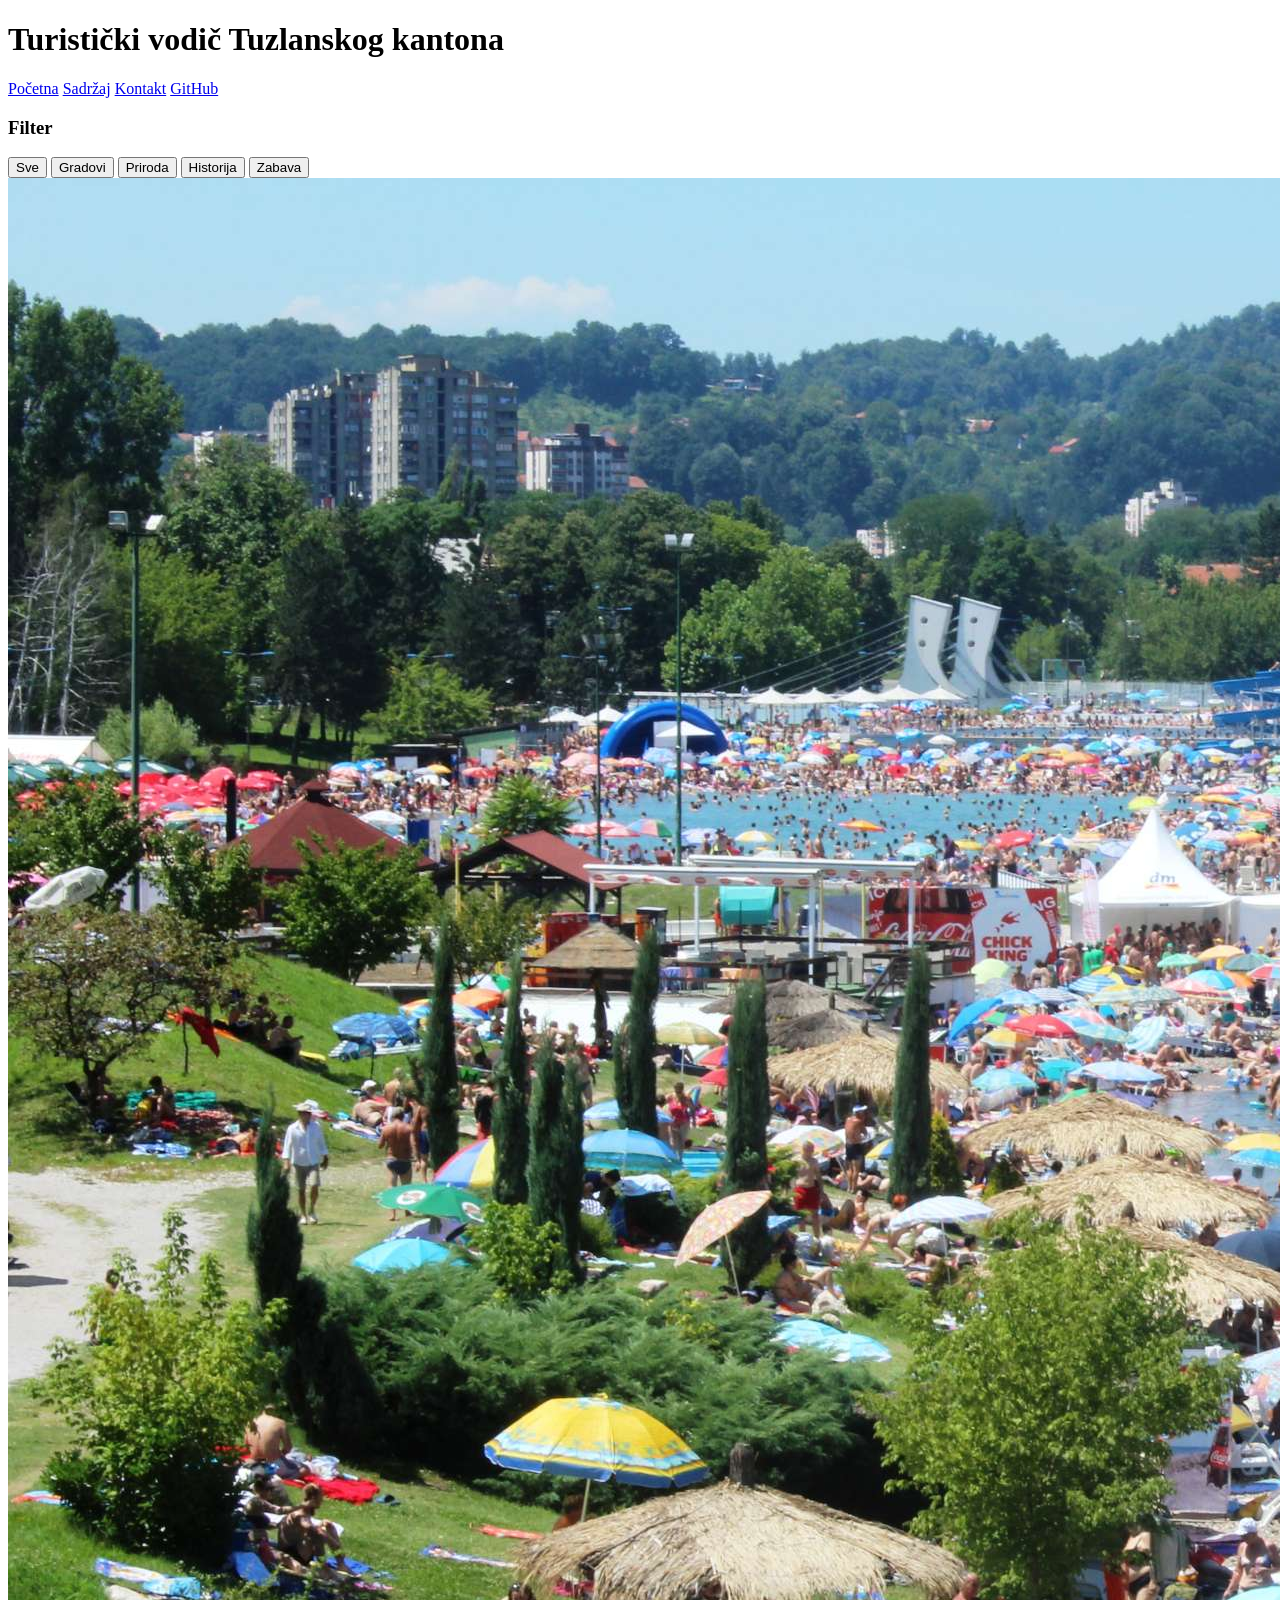
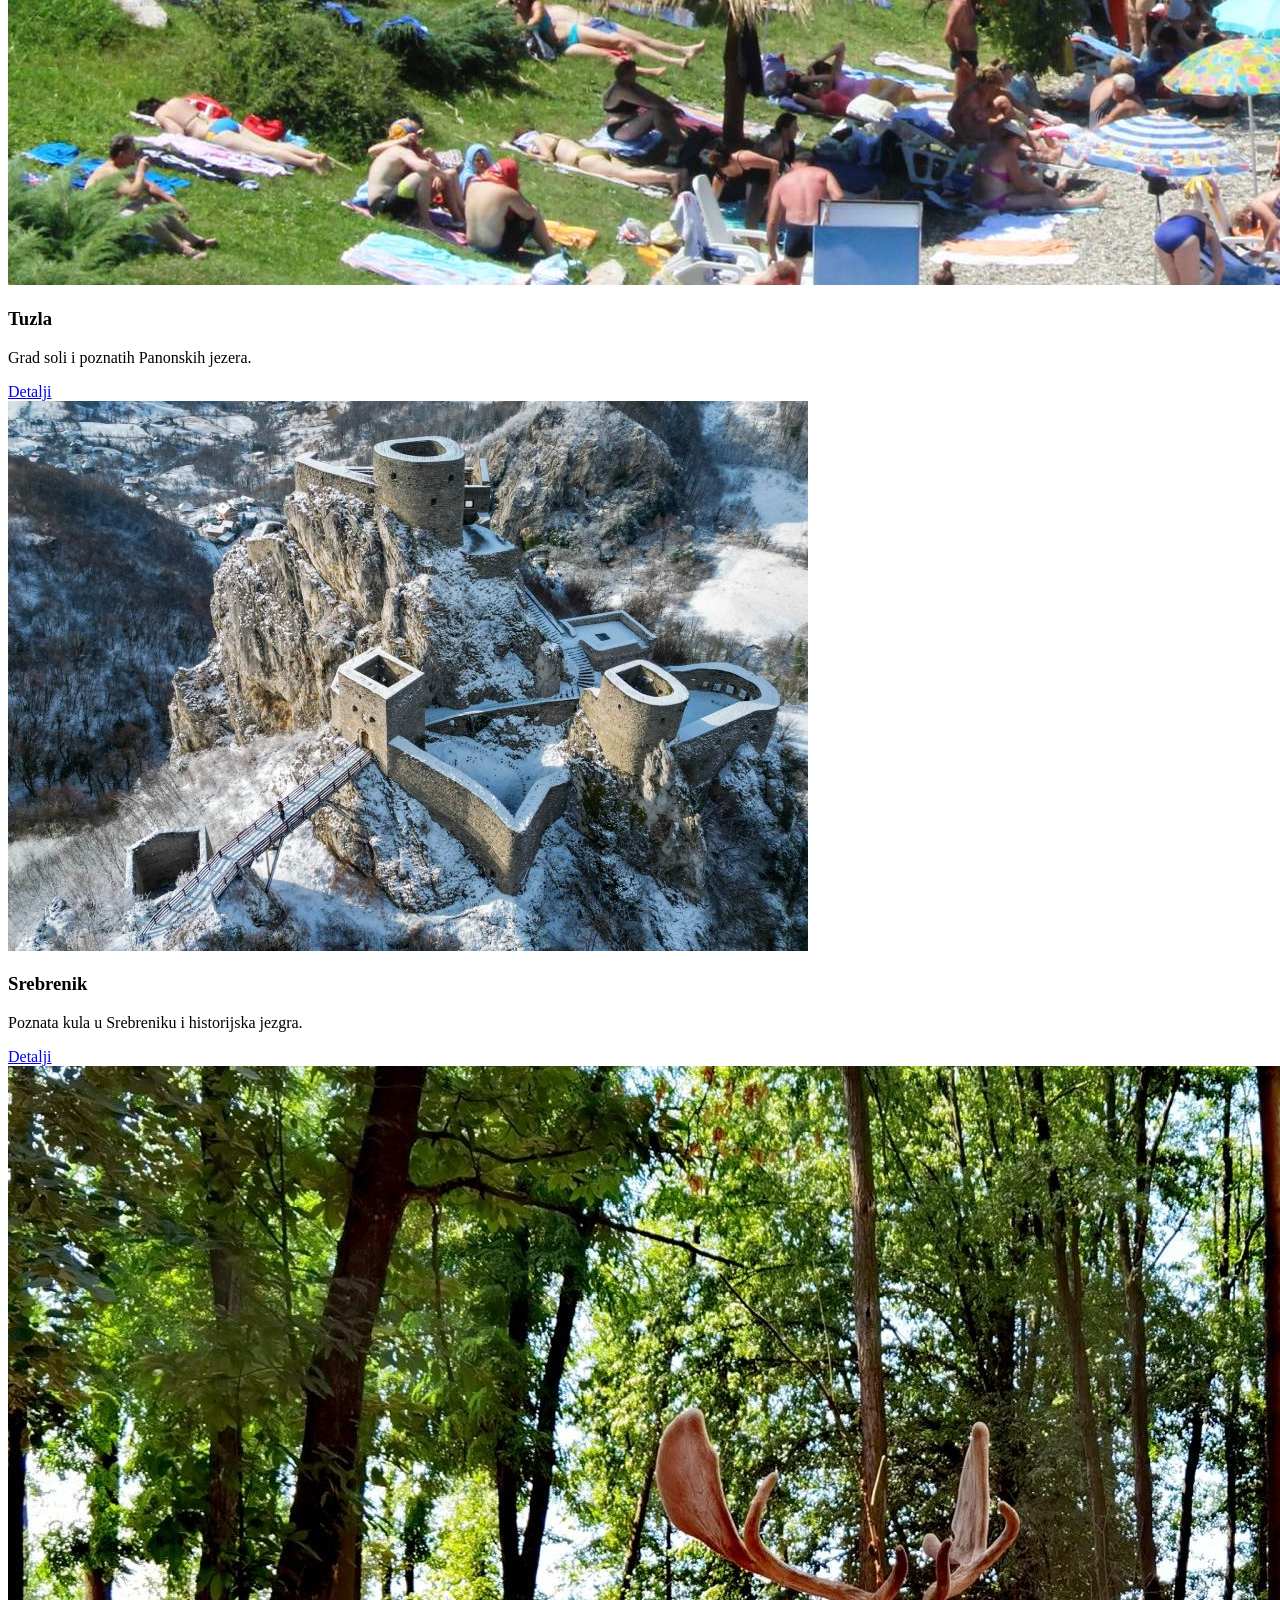
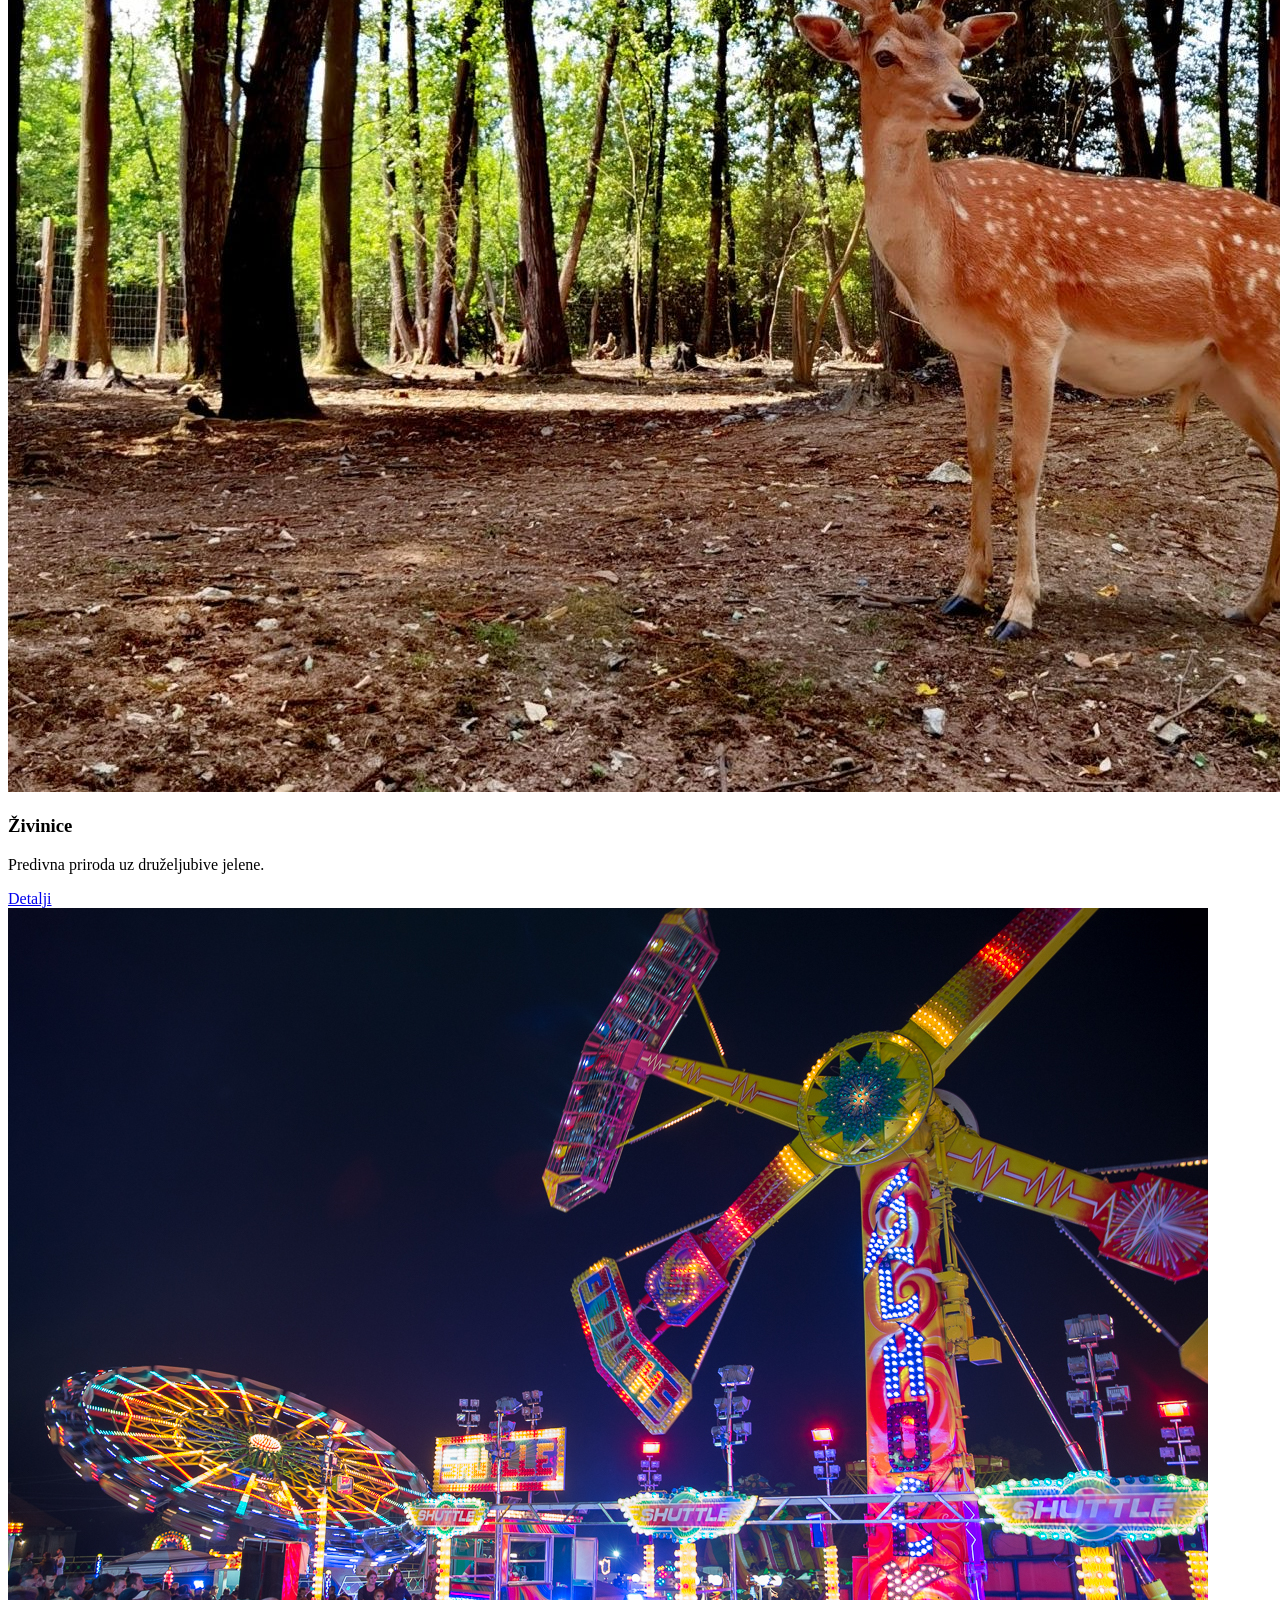
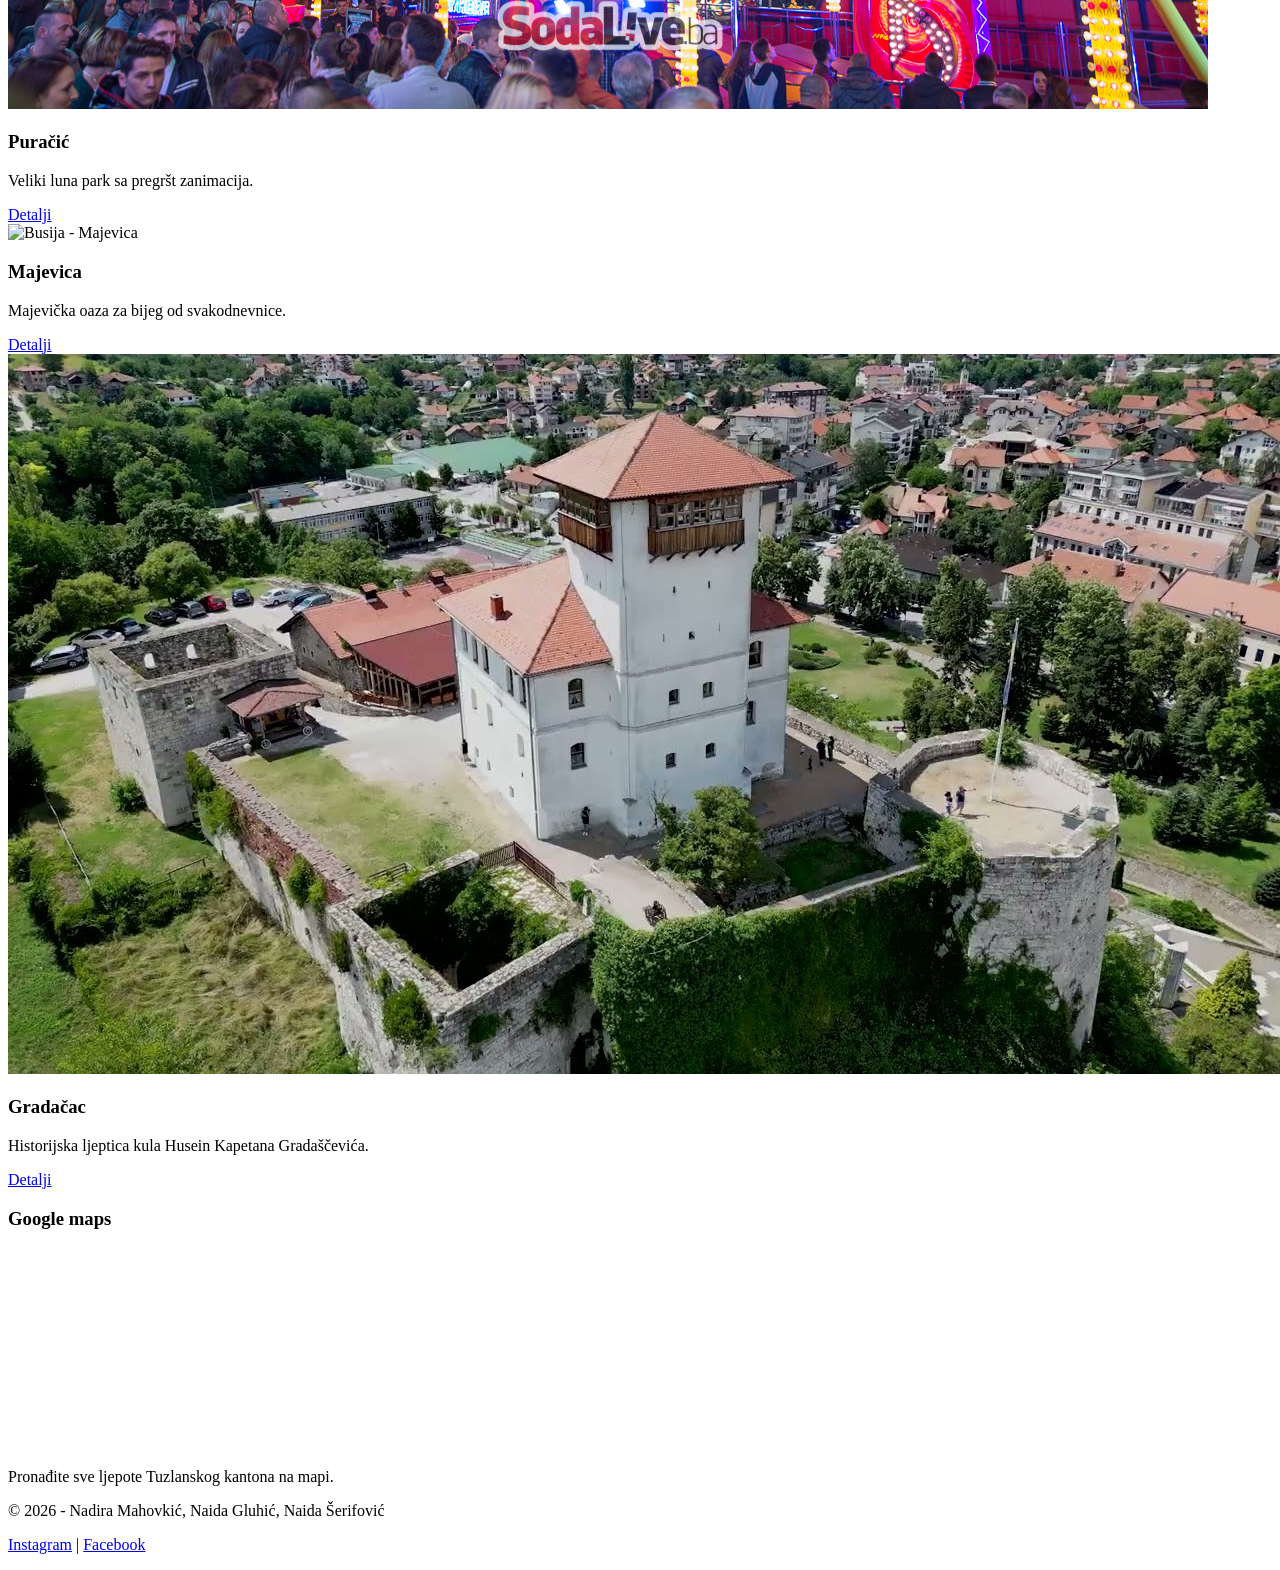
==== index.html @ db83c9fb "Kreirana struktura projekta i dodan index.html" ====
<!DOCTYPE html>
<html lang="bs">
    <head>
        <title>Turistički vodič Tuzlanskog kantona</title>
        <link rel="stylesheet" href="css/tptpstil.css">
        <meta charset="UTF-8">
        <meta name="viewport" content="width=device-width, initial-scale=1.0">
    </head>

    <body>
        <header>
            <h1>Turistički vodič Tuzlanskog kantona</h1> 
            <nav> 
                <a href="index.html">Početna</a> 
                <a href="sadrzaj.html">Sadržaj</a> 
                <a href="kontakt.html">Kontakt</a> 
                <a href="https://github.com/nadirica/Grupa51-TPTP-2026" target="_blank">GitHub</a> </nav>
        </header>

        <div class="container">

            <nav class="sidebar"> 
                <h3>Filter</h3> 
                <button onclick="filterSelection('all')">Sve</button> 
                <button onclick="filterSelection('grad')">Gradovi</button> 
                <button onclick="filterSelection('priroda')">Priroda</button> 
                <button onclick="filterSelection('historija')">Historija</button> 
                <button onclick="filterSelection('zabava')">Zabava</button> 
            </nav>
        
            <main> 
                <section class="cards"> 
                    
                    <article class="card grad"> 
                        <picture> 
                            <img src="images/tuzla.jpg" alt="Panonska jezera u Tuzli"> 
                        </picture> 
                        <h3>Tuzla</h3> 
                        <p>Grad soli i poznatih Panonskih jezera.</p> 
                        <a href="#">Detalji</a> 
                    </article> 
                    
                    <article class="card historija"> 
                        <img src="images/srebrenik.jpg" alt="Gradina u Srebreniku"> 
                        <h3>Srebrenik</h3> 
                        <p>Poznata kula u Srebreniku i historijska jezgra.</p> 
                        <a href="#">Detalji</a>
                     </article> 
                     
                    <article class="card priroda"> 
                        <img src="images/zivinice.jpg" alt="PPG Jelen Živinice"> 
                        <h3>Živinice</h3> 
                        <p>Predivna priroda uz druželjubive jelene.</p> 
                        <a href="#">Detalji</a> 
                    </article> 
                    
                    <article class="card zabava"> 
                        <img src="images/puracic.jpg" alt="Vašar u Puračiću"> 
                        <h3>Puračić</h3> 
                        <p>Veliki luna park sa pregršt zanimacija.</p> 
                        <a href="#">Detalji</a> 
                    </article> 
                    
                    <article class="card priroda"> 
                        <img src="images/majevica.jpg" alt="Busija - Majevica">
                         <h3>Majevica</h3> 
                         <p>Majevička oaza za bijeg od svakodnevnice.</p> 
                         <a href="#">Detalji</a> 
                    </article> 
                    
                    <article class="card historija"> 
                        <img src="images/gradacac.jpg" alt="Kula u Gradačcu"> 
                        <h3>Gradačac</h3> 
                        <p>Historijska ljeptica kula Husein Kapetana Gradaščevića.</p> 
                        <a href="#">Detalji</a> 
                    </article> 
                
                </section> 
            </main> 
            
             <aside> 
                <section> 
                    <h3>Google maps</h3> 
                    <iframe
                    src="https://www.google.com/maps?q=Tuzla&output=embed"
                    width="100%" height="200"
                    style="border:0;">
                </iframe>
                    <p>Pronađite sve ljepote Tuzlanskog kantona na mapi.</p> 
                </section> 
            </aside>

        </div>

        <footer> 
            <p>© 2026 - Nadira Mahovkić, Naida Gluhić, Naida Šerifović</p> 
            <p> 
                <a href="https://www.instagram.com/turistickazajednicatk/">Instagram</a> | 
                <a href="https://www.facebook.com/tzgradatuzla">Facebook</a> 
            </p> 
        </footer> 
        
        <script src="js/tptpskripte.js"></script>
    </body>
</html>
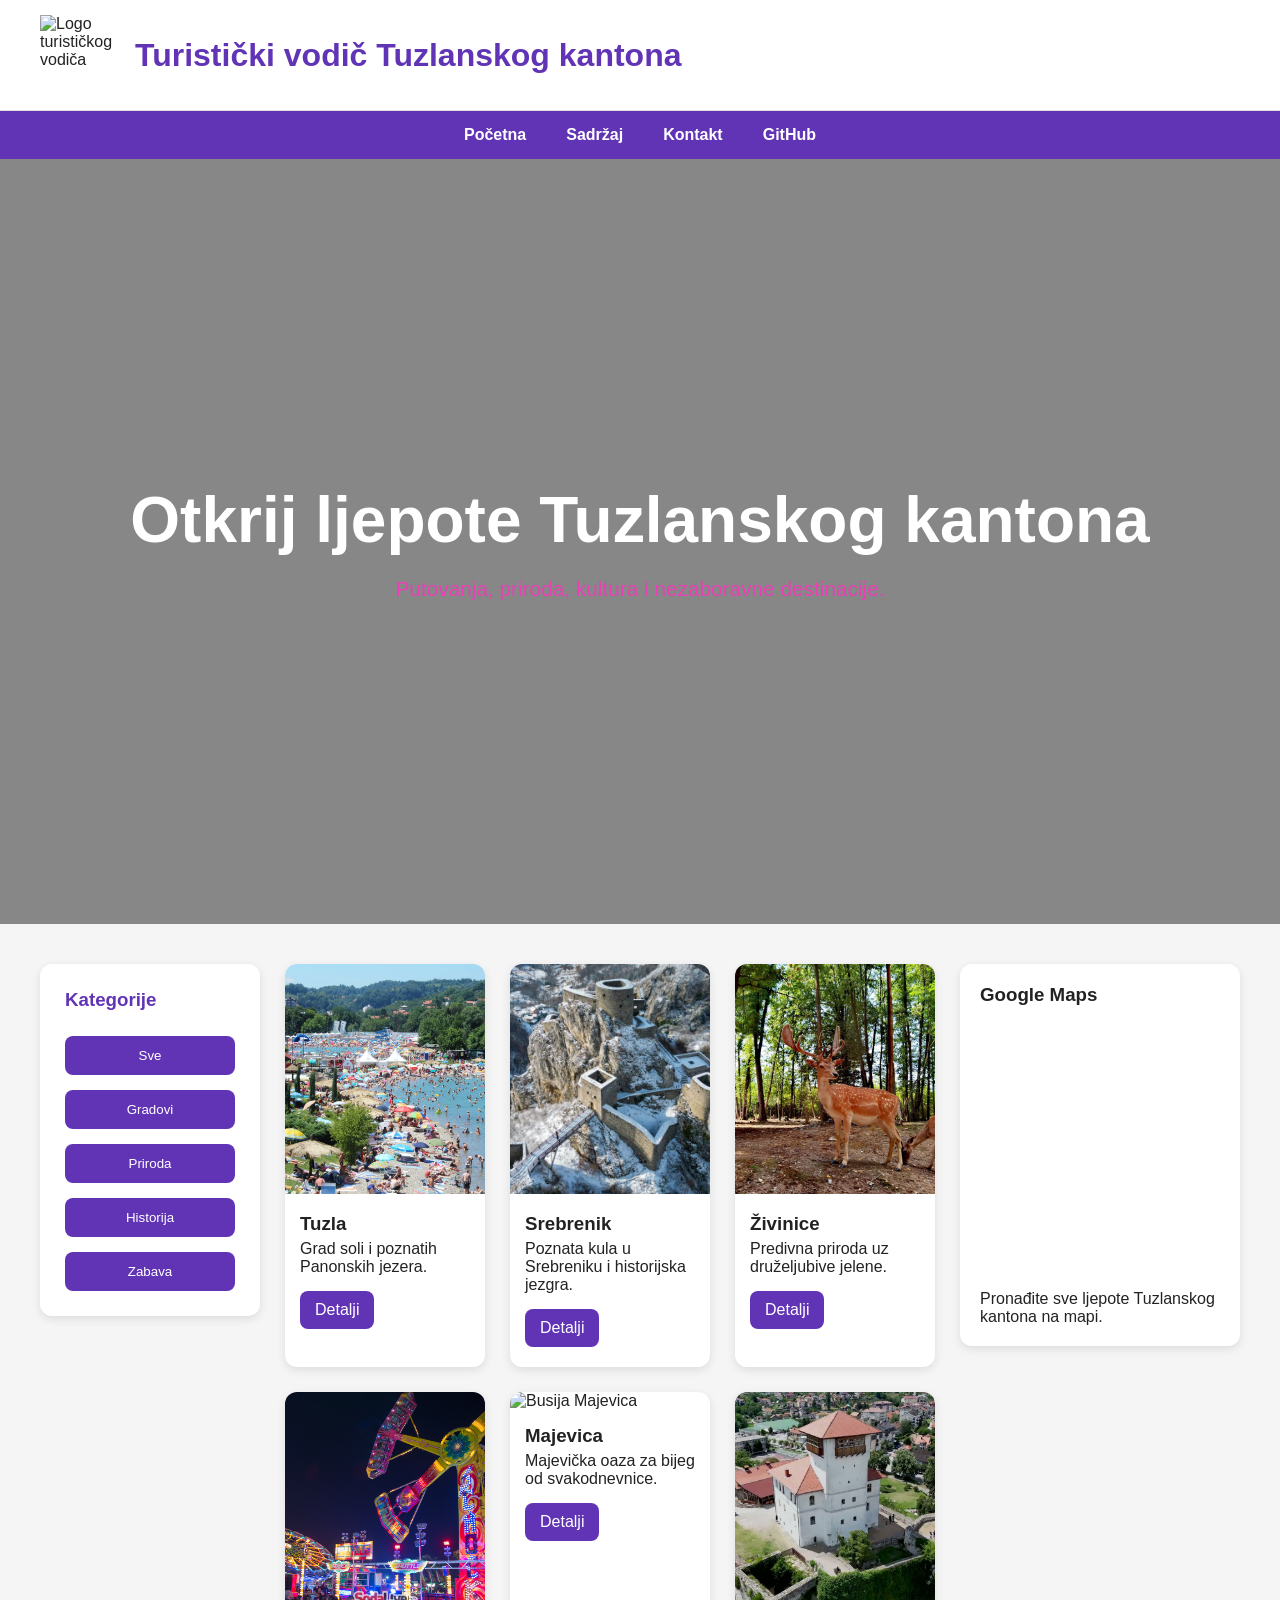
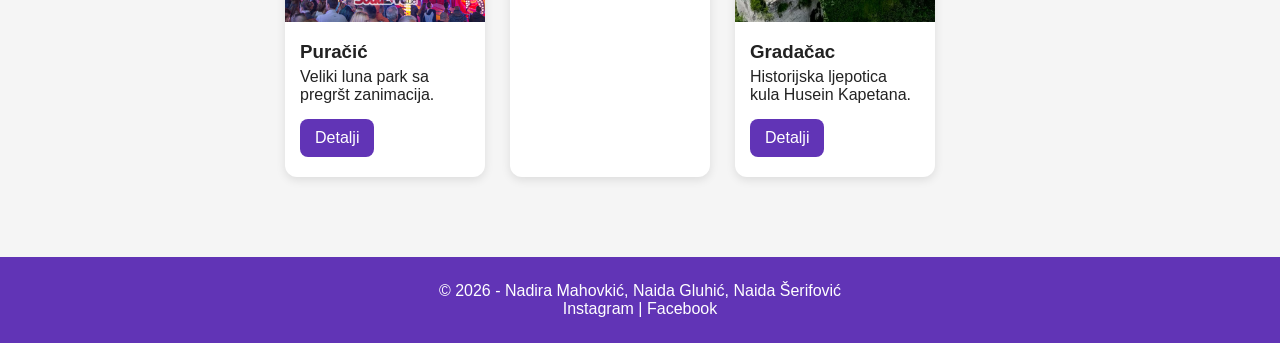
==== commit 0e3d94ad: "Kreiran tptpstil.css i izmijenjen index.html u svrhu ljepšeg izgleda i poklapanja sa css fajlom" ====
--- a/index.html
+++ b/index.html
@@ -1,105 +1,132 @@
 <!DOCTYPE html>
 <html lang="bs">
-    <head>
-        <title>Turistički vodič Tuzlanskog kantona</title>
-        <link rel="stylesheet" href="css/tptpstil.css">
-        <meta charset="UTF-8">
-        <meta name="viewport" content="width=device-width, initial-scale=1.0">
-    </head>
+<head>
+    <meta charset="UTF-8">
+    <meta name="viewport" content="width=device-width, initial-scale=1.0">
+    <title>Turistički vodič Tuzlanskog kantona</title>
+    <link rel="stylesheet" href="css/tptpstil.css">
+</head>
 
-    <body>
-        <header>
-            <h1>Turistički vodič Tuzlanskog kantona</h1> 
-            <nav> 
-                <a href="index.html">Početna</a> 
-                <a href="sadrzaj.html">Sadržaj</a> 
-                <a href="kontakt.html">Kontakt</a> 
-                <a href="https://github.com/nadirica/Grupa51-TPTP-2026" target="_blank">GitHub</a> </nav>
-        </header>
+<body>
 
-        <div class="container">
+<header>
 
-            <nav class="sidebar"> 
-                <h3>Filter</h3> 
-                <button onclick="filterSelection('all')">Sve</button> 
-                <button onclick="filterSelection('grad')">Gradovi</button> 
-                <button onclick="filterSelection('priroda')">Priroda</button> 
-                <button onclick="filterSelection('historija')">Historija</button> 
-                <button onclick="filterSelection('zabava')">Zabava</button> 
-            </nav>
-        
-            <main> 
-                <section class="cards"> 
-                    
-                    <article class="card grad"> 
-                        <picture> 
-                            <img src="images/tuzla.jpg" alt="Panonska jezera u Tuzli"> 
-                        </picture> 
-                        <h3>Tuzla</h3> 
-                        <p>Grad soli i poznatih Panonskih jezera.</p> 
-                        <a href="#">Detalji</a> 
-                    </article> 
-                    
-                    <article class="card historija"> 
-                        <img src="images/srebrenik.jpg" alt="Gradina u Srebreniku"> 
-                        <h3>Srebrenik</h3> 
-                        <p>Poznata kula u Srebreniku i historijska jezgra.</p> 
-                        <a href="#">Detalji</a>
-                     </article> 
-                     
-                    <article class="card priroda"> 
-                        <img src="images/zivinice.jpg" alt="PPG Jelen Živinice"> 
-                        <h3>Živinice</h3> 
-                        <p>Predivna priroda uz druželjubive jelene.</p> 
-                        <a href="#">Detalji</a> 
-                    </article> 
-                    
-                    <article class="card zabava"> 
-                        <img src="images/puracic.jpg" alt="Vašar u Puračiću"> 
-                        <h3>Puračić</h3> 
-                        <p>Veliki luna park sa pregršt zanimacija.</p> 
-                        <a href="#">Detalji</a> 
-                    </article> 
-                    
-                    <article class="card priroda"> 
-                        <img src="images/majevica.jpg" alt="Busija - Majevica">
-                         <h3>Majevica</h3> 
-                         <p>Majevička oaza za bijeg od svakodnevnice.</p> 
-                         <a href="#">Detalji</a> 
-                    </article> 
-                    
-                    <article class="card historija"> 
-                        <img src="images/gradacac.jpg" alt="Kula u Gradačcu"> 
-                        <h3>Gradačac</h3> 
-                        <p>Historijska ljeptica kula Husein Kapetana Gradaščevića.</p> 
-                        <a href="#">Detalji</a> 
-                    </article> 
-                
-                </section> 
-            </main> 
-            
-             <aside> 
-                <section> 
-                    <h3>Google maps</h3> 
-                    <iframe
-                    src="https://www.google.com/maps?q=Tuzla&output=embed"
-                    width="100%" height="200"
+    <div class="top-header">
+        <div class="logo-section">
+            <img src="images/logo.png" alt="Logo turističkog vodiča">
+            <h1>Turistički vodič Tuzlanskog kantona</h1>
+        </div>
+    </div>
+
+    <div class="bottom-header">
+        <nav>
+            <a href="index.html">Početna</a>
+            <a href="sadrzaj.html">Sadržaj</a>
+            <a href="kontakt.html">Kontakt</a>
+            <a href="https://github.com/nadirica/Grupa51-TPTP-2026" target="_blank">GitHub</a>
+        </nav>
+    </div>
+
+</header>
+
+<section class="hero">
+    <div class="overlay">
+        <h2>Otkrij ljepote Tuzlanskog kantona</h2>
+        <p>Putovanja, priroda, kultura i nezaboravne destinacije.</p>
+    </div>
+</section>
+
+<div class="container">
+
+    <nav class="filter-nav">
+        <h3>Kategorije</h3>
+
+        <button onclick="filterSelection('all')">Sve</button>
+        <button onclick="filterSelection('grad')">Gradovi</button>
+        <button onclick="filterSelection('priroda')">Priroda</button>
+        <button onclick="filterSelection('historija')">Historija</button>
+        <button onclick="filterSelection('zabava')">Zabava</button>
+    </nav>
+
+    <main id="destinacije">
+
+        <section class="cards">
+
+            <article class="card grad">
+                <picture>
+                    <img src="images/tuzla.jpg" alt="Panonska jezera u Tuzli">
+                </picture>
+
+                <h3>Tuzla</h3>
+                <p>Grad soli i poznatih Panonskih jezera.</p>
+                <a href="#">Detalji</a>
+            </article>
+
+            <article class="card historija">
+                <img src="images/srebrenik.jpg" alt="Gradina u Srebreniku">
+                <h3>Srebrenik</h3>
+                <p>Poznata kula u Srebreniku i historijska jezgra.</p>
+                <a href="#">Detalji</a>
+            </article>
+
+            <article class="card priroda">
+                <img src="images/zivinice.jpg" alt="PPG Jelen Živinice">
+                <h3>Živinice</h3>
+                <p>Predivna priroda uz druželjubive jelene.</p>
+                <a href="#">Detalji</a>
+            </article>
+
+            <article class="card zabava">
+                <img src="images/puracic.jpg" alt="Vašar u Puračiću">
+                <h3>Puračić</h3>
+                <p>Veliki luna park sa pregršt zanimacija.</p>
+                <a href="#">Detalji</a>
+            </article>
+
+            <article class="card priroda">
+                <img src="images/majevica.jpg" alt="Busija Majevica">
+                <h3>Majevica</h3>
+                <p>Majevička oaza za bijeg od svakodnevnice.</p>
+                <a href="#">Detalji</a>
+            </article>
+
+            <article class="card historija">
+                <img src="images/gradacac.jpg" alt="Kula u Gradačcu">
+                <h3>Gradačac</h3>
+                <p>Historijska ljepotica kula Husein Kapetana.</p>
+                <a href="#">Detalji</a>
+            </article>
+
+        </section>
+
+    </main>
+
+    <aside>
+        <section>
+            <h3>Google Maps</h3>
+
+            <iframe src="https://www.google.com/maps?q=Tuzla&output=embed"
+                    width="100%"
+                    height="250"
                     style="border:0;">
-                </iframe>
-                    <p>Pronađite sve ljepote Tuzlanskog kantona na mapi.</p> 
-                </section> 
-            </aside>
+            </iframe>
 
-        </div>
+            <p>Pronađite sve ljepote Tuzlanskog kantona na mapi.</p>
+        </section>
+    </aside>
 
-        <footer> 
-            <p>© 2026 - Nadira Mahovkić, Naida Gluhić, Naida Šerifović</p> 
-            <p> 
-                <a href="https://www.instagram.com/turistickazajednicatk/">Instagram</a> | 
-                <a href="https://www.facebook.com/tzgradatuzla">Facebook</a> 
-            </p> 
-        </footer> 
-        
-        <script src="js/tptpskripte.js"></script>
-    </body>
+</div>
+
+<footer>
+    <p>© 2026 - Nadira Mahovkić, Naida Gluhić, Naida Šerifović</p>
+
+    <p>
+        <a href="https://www.instagram.com/turistickazajednicatk/">Instagram</a> |
+        <a href="https://www.facebook.com/tzgradatuzla">Facebook</a>
+    </p>
+</footer>
+
+<script src="js/tptpskripte.js"></script>
+
+</body>
 </html>
--- a/css/tptpstil.css
+++ b/css/tptpstil.css
@@ -0,0 +1,300 @@
+:root {
+    --primary-color: #6134b6;
+    --secondary-color: #e67c25;
+    --tertiary-color: #e940b6;
+    --background-color: #f5f5f5;
+    --card-color: white;
+    --text-color: #222;
+    --border-radius: 12px;
+    --spacing: 20px;
+    --main-font: Arial, sans-serif;
+}
+
+* {
+    margin: 0;
+    padding: 0;
+    box-sizing: border-box;
+}
+
+body {
+    font-family: var(--main-font);
+    background-color: var(--background-color);
+    color: var(--text-color);
+}
+
+.top-header {
+    background-color: white;
+    padding: 15px 40px;
+    display: flex;
+    align-items: center;
+    border-bottom: 1px solid #ddd;
+}
+
+.logo-section {
+    display: flex;
+    align-items: center;
+    gap: 15px;
+}
+
+.logo-section img {
+    width: 80px;
+    height: 80px;
+    object-fit: contain;
+}
+
+.logo-section h1 {
+    color: var(--primary-color);
+    font-size: 2rem;
+}
+
+.bottom-header {
+    background-color: var(--primary-color);
+    padding: 15px;
+}
+
+.bottom-header nav {
+    display: flex;
+    justify-content: center;
+    gap: 40px;
+}
+
+.bottom-header nav a {
+    color: white;
+    text-decoration: none;
+    font-weight: bold;
+    transition: 0.3s;
+}
+
+.bottom-header nav a:hover {
+    color: var(--tertiary-color);
+}
+
+.hero {
+    height: 85vh;
+    background-image: url("../images/hero.jpg");
+    background-size: cover;
+    background-position: center;
+    position: relative;
+    display: flex;
+    justify-content: center;
+    align-items: center;
+}
+
+.overlay {
+    background-color: rgba(0,0,0,0.45);
+    width: 100%;
+    height: 100%;
+    display: flex;
+    flex-direction: column;
+    justify-content: center;
+    align-items: center;
+    text-align: center;
+    color: white;
+}
+
+.overlay h2 {
+    font-size: 4rem;
+    margin-bottom: 20px;
+    animation: fadeIn 5s ease;
+}
+
+.overlay p {
+    font-size: 1.3rem;
+    animation: fadeIn 5s ease;
+    color: var(--tertiary-color);
+}
+
+.container {
+    display: flex;
+    gap: 25px;
+    padding: 40px;
+}
+
+.filter-nav {
+    width: 220px;
+    background-color: white;
+    padding: 25px;
+    border-radius: 12px;
+    box-shadow: 0 3px 10px rgba(0,0,0,0.1);
+    height: fit-content;
+    display: flex;
+    flex-direction: column;
+    gap: 15px;
+}
+
+.filter-nav h3 {
+    color: var(--primary-color);
+    margin-bottom: 10px;
+}
+
+.filter-nav button {
+    padding: 12px;
+    border: none;
+    background-color: var(--primary-color);
+    color: white;
+    border-radius: 8px;
+    cursor: pointer;
+    transition: 0.3s;
+}
+
+.filter-nav button:hover,
+.filter-nav button:focus {
+    background-color: var(--secondary-color);
+    transform: translateY(-2px);
+}
+
+main {
+    flex: 1;
+}
+
+.cards {
+    display: grid;
+    grid-template-columns: repeat(3, 1fr);
+    gap: 25px;
+}
+
+.card {
+    background-color: white;
+    border-radius: var(--border-radius);
+    overflow: hidden;
+    box-shadow: 0 3px 10px rgba(0,0,0,0.1);
+    transition: 0.3s;
+    animation: fadeIn 0.7s ease;
+}
+
+.card:hover {
+    transform: translateY(-5px);
+    box-shadow: 0 6px 18px rgba(0,0,0,0.2);
+}
+
+.card img,
+.card picture img {
+    width: 100%;
+    height: 230px;
+    object-fit: cover;
+}
+
+.card h3 {
+    padding: 15px 15px 5px;
+}
+
+.card p {
+    padding: 0 15px 15px;
+}
+
+.card a {
+    display: inline-block;
+    margin: 0 15px 20px;
+    padding: 10px 15px;
+    background-color: var(--primary-color);
+    color: white;
+    text-decoration: none;
+    border-radius: 8px;
+    transition: 0.3s;
+}
+
+.card a:hover {
+    background-color: var(--secondary-color);
+}
+
+aside {
+    width: 280px;
+    background-color: white;
+    padding: 20px;
+    border-radius: 12px;
+    box-shadow: 0 3px 10px rgba(0,0,0,0.1);
+    height: fit-content;
+}
+
+aside iframe {
+    width: 100%;
+    border-radius: 10px;
+    margin: 15px 0;
+}
+
+footer {
+    background-color: var(--primary-color);
+    color: white;
+    text-align: center;
+    padding: 25px;
+    margin-top: 40px;
+}
+
+footer a {
+    color: white;
+    text-decoration: none;
+    transition: 0.3s;
+}
+
+footer a:hover {
+    color: var(--secondary-color);
+}
+
+@keyframes fadeIn {
+    from {
+        opacity: 0;
+        transform: translateY(20px);
+    }
+
+    to {
+        opacity: 1;
+        transform: translateY(0);
+    }
+}
+
+@media (max-width: 599px) {
+
+    .container {
+        flex-direction: column;
+    }
+
+    .cards {
+        grid-template-columns: 1fr;
+    }
+
+    .overlay h2 {
+        font-size: 2rem;
+    }
+
+    .bottom-header nav {
+        flex-wrap: wrap;
+        gap: 20px;
+    }
+
+    .logo-section {
+        flex-direction: column;
+        text-align: center;
+    }
+
+    .filter-nav,
+    aside {
+        width: 100%;
+    }
+}
+
+@media (min-width: 600px) and (max-width: 900px) {
+
+    .container {
+        flex-direction: column;
+    }
+
+    .cards {
+        grid-template-columns: repeat(2, 1fr);
+    }
+
+    .overlay h2 {
+        font-size: 3rem;
+    }
+
+    .filter-nav,
+    aside {
+        width: 100%;
+    }
+}
+
+@media (min-width: 901px) {
+
+    .cards {
+        grid-template-columns: repeat(3, 1fr);
+    }
+}
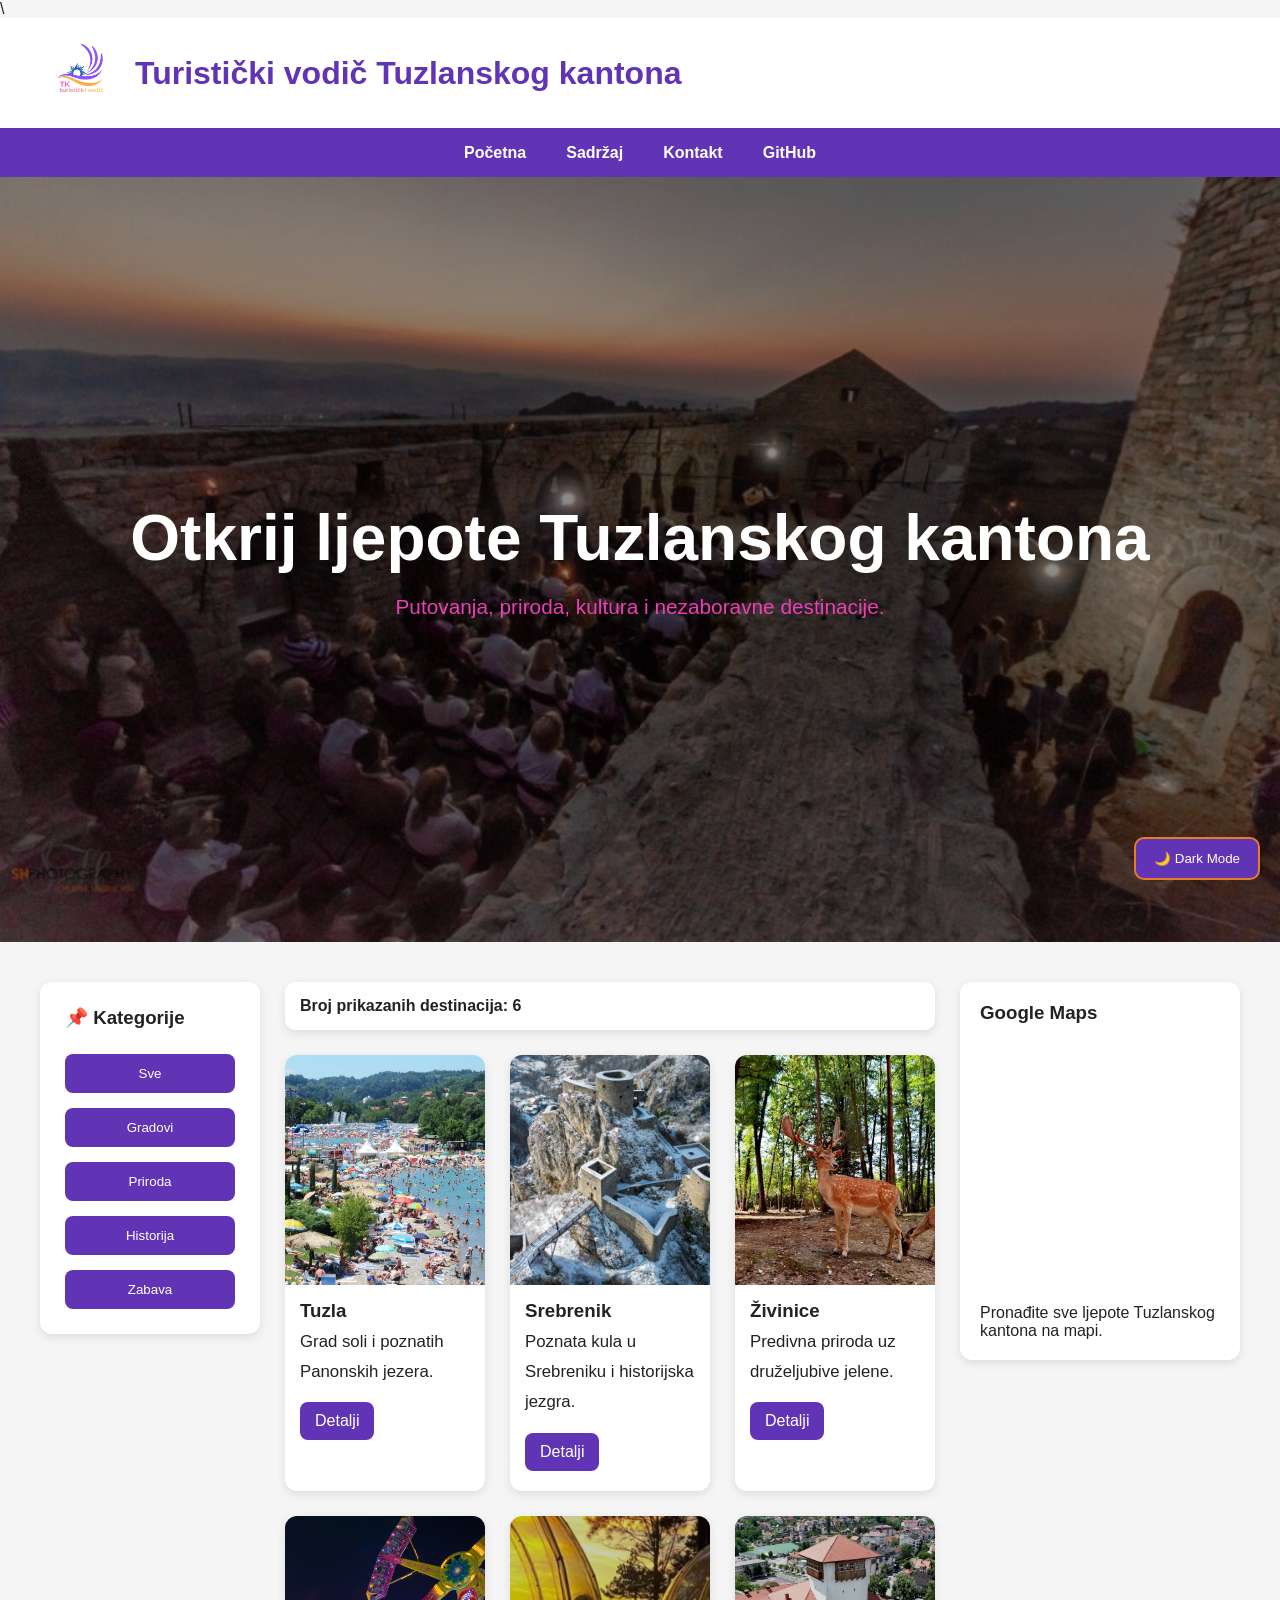
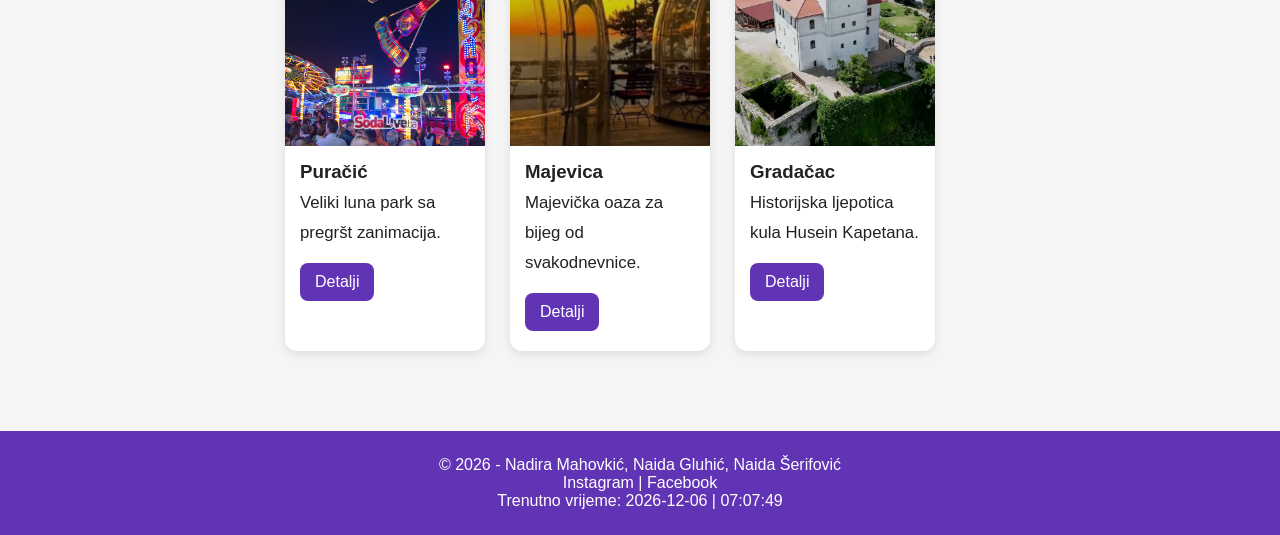
==== commit e6d1e37e: "Dodan kontakt.html, dodani linkovi za Detalje u index.html i slika koristena u kontakt.html" ====
--- a/index.html
+++ b/index.html
@@ -1,129 +1,130 @@
-<!DOCTYPE html>
+\<!DOCTYPE html>
 <html lang="bs">
+
 <head>
-    <meta charset="UTF-8">
-    <meta name="viewport" content="width=device-width, initial-scale=1.0">
-    <title>Turistički vodič Tuzlanskog kantona</title>
-    <link rel="stylesheet" href="css/tptpstil.css">
+<meta charset="UTF-8">
+<meta name="viewport" content="width=device-width, initial-scale=1.0">
+<title>Turistički vodič Tuzlanskog kantona</title>
+<link rel="stylesheet" href="css/tptpstil.css">
 </head>
 
 <body>
 
 <header>
 
-    <div class="top-header">
-        <div class="logo-section">
-            <img src="images/logo.png" alt="Logo turističkog vodiča">
-            <h1>Turistički vodič Tuzlanskog kantona</h1>
-        </div>
-    </div>
+<div class="top-header">
+<div class="logo-section">
+<img src="images/logo.png" alt="Logo turističkog vodiča">
+<h1>Turistički vodič Tuzlanskog kantona</h1>
+</div>
+</div>
 
-    <div class="bottom-header">
-        <nav>
-            <a href="index.html">Početna</a>
-            <a href="sadrzaj.html">Sadržaj</a>
-            <a href="kontakt.html">Kontakt</a>
-            <a href="https://github.com/nadirica/Grupa51-TPTP-2026" target="_blank">GitHub</a>
-        </nav>
-    </div>
+<div class="bottom-header">
+<nav>
+<a href="index.html">Početna</a>
+<a href="sadrzaj.html">Sadržaj</a>
+<a href="kontakt.html">Kontakt</a>
+<a href="https://github.com/nadirica/Grupa51-TPTP-2026" target="_blank">GitHub</a>
+</nav>
+</div>
 
 </header>
 
 <section class="hero">
-    <div class="overlay">
-        <h2>Otkrij ljepote Tuzlanskog kantona</h2>
-        <p>Putovanja, priroda, kultura i nezaboravne destinacije.</p>
-    </div>
+<div class="overlay">
+<h2>Otkrij ljepote Tuzlanskog kantona</h2>
+<p>Putovanja, priroda, kultura i nezaboravne destinacije.</p>
+</div>
 </section>
 
 <div class="container">
 
-    <nav class="filter-nav">
-        <h3>Kategorije</h3>
+<nav class="filter-nav">
+<h3>Kategorije</h3>
 
-        <button onclick="filterSelection('all')">Sve</button>
-        <button onclick="filterSelection('grad')">Gradovi</button>
-        <button onclick="filterSelection('priroda')">Priroda</button>
-        <button onclick="filterSelection('historija')">Historija</button>
-        <button onclick="filterSelection('zabava')">Zabava</button>
-    </nav>
+<button onclick="filterSelection('all')">Sve</button>
+<button onclick="filterSelection('grad')">Gradovi</button>
+<button onclick="filterSelection('priroda')">Priroda</button>
+<button onclick="filterSelection('historija')">Historija</button>
+<button onclick="filterSelection('zabava')">Zabava</button>
+</nav>
 
-    <main id="destinacije">
+<main id="destinacije">
 
-        <section class="cards">
+<section class="cards">
 
-            <article class="card grad">
-                <picture>
-                    <img src="images/tuzla.jpg" alt="Panonska jezera u Tuzli">
-                </picture>
+<article class="card grad">
+<picture>
+<img src="images/tuzla.jpg" alt="Panonska jezera u Tuzli">
+</picture>
 
-                <h3>Tuzla</h3>
-                <p>Grad soli i poznatih Panonskih jezera.</p>
-                <a href="#">Detalji</a>
-            </article>
+<h3>Tuzla</h3>
+<p>Grad soli i poznatih Panonskih jezera.</p>
+<a href="https://grad.tuzla.ba/">Detalji</a>
+</article>
 
-            <article class="card historija">
-                <img src="images/srebrenik.jpg" alt="Gradina u Srebreniku">
-                <h3>Srebrenik</h3>
-                <p>Poznata kula u Srebreniku i historijska jezgra.</p>
-                <a href="#">Detalji</a>
-            </article>
+<article class="card historija">
+<img src="images/srebrenik.jpg" alt="Gradina u Srebreniku">
+<h3>Srebrenik</h3>
+<p>Poznata kula u Srebreniku i historijska jezgra.</p>
+<a href="https://www.srebrenik.ba/">Detalji</a>
+</article>
 
-            <article class="card priroda">
-                <img src="images/zivinice.jpg" alt="PPG Jelen Živinice">
-                <h3>Živinice</h3>
-                <p>Predivna priroda uz druželjubive jelene.</p>
-                <a href="#">Detalji</a>
-            </article>
+<article class="card priroda">
+<img src="images/zivinice.jpg" alt="PPG Jelen Živinice">
+<h3>Živinice</h3>
+<p>Predivna priroda uz druželjubive jelene.</p>
+<a href="https://gradzivinice.ba/">Detalji</a>
+</article>
 
-            <article class="card zabava">
-                <img src="images/puracic.jpg" alt="Vašar u Puračiću">
-                <h3>Puračić</h3>
-                <p>Veliki luna park sa pregršt zanimacija.</p>
-                <a href="#">Detalji</a>
-            </article>
+<article class="card zabava">
+<img src="images/puracic.jpg" alt="Vašar u Puračiću">
+<h3>Puračić</h3>
+<p>Veliki luna park sa pregršt zanimacija.</p>
+<a href="https://bs.wikipedia.org/wiki/Pura%C4%8Di%C4%87">Detalji</a>
+</article>
 
-            <article class="card priroda">
-                <img src="images/majevica.jpg" alt="Busija Majevica">
-                <h3>Majevica</h3>
-                <p>Majevička oaza za bijeg od svakodnevnice.</p>
-                <a href="#">Detalji</a>
-            </article>
+<article class="card priroda">
+<img src="images/majevica.jpg" alt="Busija Majevica">
+<h3>Majevica</h3>
+<p>Majevička oaza za bijeg od svakodnevnice.</p>
+<a href="https://bs.wikipedia.org/wiki/Majevica">Detalji</a>
+</article>
 
-            <article class="card historija">
-                <img src="images/gradacac.jpg" alt="Kula u Gradačcu">
-                <h3>Gradačac</h3>
-                <p>Historijska ljepotica kula Husein Kapetana.</p>
-                <a href="#">Detalji</a>
-            </article>
+<article class="card historija">
+<img src="images/gradacac.jpg" alt="Kula u Gradačcu">
+<h3>Gradačac</h3>
+<p>Historijska ljepotica kula Husein Kapetana.</p>
+<a href="https://gradacac.ba/">Detalji</a>
+</article>
 
-        </section>
+</section>
 
-    </main>
+</main>
 
-    <aside>
-        <section>
-            <h3>Google Maps</h3>
+<aside>
+<section>
+<h3>Google Maps</h3>
 
-            <iframe src="https://www.google.com/maps?q=Tuzla&output=embed"
-                    width="100%"
-                    height="250"
-                    style="border:0;">
-            </iframe>
+<iframe src="https://www.google.com/maps?q=Tuzla&output=embed"
+width="100%"
+height="250"
+style="border:0;">
+</iframe>
 
-            <p>Pronađite sve ljepote Tuzlanskog kantona na mapi.</p>
-        </section>
-    </aside>
+<p>Pronađite sve ljepote Tuzlanskog kantona na mapi.</p>
+</section>
+</aside>
 
 </div>
 
 <footer>
-    <p>© 2026 - Nadira Mahovkić, Naida Gluhić, Naida Šerifović</p>
+<p>© 2026 - Nadira Mahovkić, Naida Gluhić, Naida Šerifović</p>
 
-    <p>
-        <a href="https://www.instagram.com/turistickazajednicatk/">Instagram</a> |
-        <a href="https://www.facebook.com/tzgradatuzla">Facebook</a>
-    </p>
+<p>
+<a href="https://www.instagram.com/turistickazajednicatk/">Instagram</a> |
+<a href="https://www.facebook.com/tzgradatuzla">Facebook</a>
+</p>
 </footer>
 
 <script src="js/tptpskripte.js"></script>
--- a/css/tptpstil.css
+++ b/css/tptpstil.css
@@ -1,300 +1,564 @@
 :root {
-    --primary-color: #6134b6;
-    --secondary-color: #e67c25;
-    --tertiary-color: #e940b6;
-    --background-color: #f5f5f5;
-    --card-color: white;
-    --text-color: #222;
-    --border-radius: 12px;
-    --spacing: 20px;
-    --main-font: Arial, sans-serif;
+--primary-color: #6134b6;
+--secondary-color: #e67c25;
+--tertiary-color: #e940b6;
+--background-color: #f5f5f5;
+--card-color: white;
+--text-color: #222;
+--border-radius: 12px;
+--spacing: 20px;
+--main-font: Arial, sans-serif;
 }
 
 * {
-    margin: 0;
-    padding: 0;
-    box-sizing: border-box;
+margin: 0;
+padding: 0;
+box-sizing: border-box;
 }
 
 body {
-    font-family: var(--main-font);
-    background-color: var(--background-color);
-    color: var(--text-color);
+font-family: var(--main-font);
+background-color: var(--background-color);
+color: var(--text-color);
 }
 
 .top-header {
-    background-color: white;
-    padding: 15px 40px;
-    display: flex;
-    align-items: center;
-    border-bottom: 1px solid #ddd;
+background-color: white;
+padding: 15px 40px;
+display: flex;
+align-items: center;
+border-bottom: 1px solid var(--primary-color);
 }
 
 .logo-section {
-    display: flex;
-    align-items: center;
-    gap: 15px;
+display: flex;
+align-items: center;
+gap: 15px;
 }
 
 .logo-section img {
-    width: 80px;
-    height: 80px;
-    object-fit: contain;
+width: 80px;
+height: 80px;
+object-fit: contain;
 }
 
 .logo-section h1 {
-    color: var(--primary-color);
-    font-size: 2rem;
+color: var(--primary-color);
+font-size: 2rem;
 }
 
 .bottom-header {
-    background-color: var(--primary-color);
-    padding: 15px;
+background-color: var(--primary-color);
+padding: 15px;
 }
 
 .bottom-header nav {
-    display: flex;
-    justify-content: center;
-    gap: 40px;
+display: flex;
+justify-content: center;
+gap: 40px;
 }
 
 .bottom-header nav a {
-    color: white;
-    text-decoration: none;
-    font-weight: bold;
-    transition: 0.3s;
+color: white;
+text-decoration: none;
+font-weight: bold;
+transition: 0.3s;
 }
 
 .bottom-header nav a:hover {
-    color: var(--tertiary-color);
+color: var(--tertiary-color);
 }
 
 .hero {
-    height: 85vh;
-    background-image: url("../images/hero.jpg");
-    background-size: cover;
-    background-position: center;
-    position: relative;
-    display: flex;
-    justify-content: center;
-    align-items: center;
+height: 85vh;
+background-image: url("../images/hero.jpg");
+background-size: cover;
+background-position: center;
+position: relative;
+display: flex;
+justify-content: center;
+align-items: center;
 }
 
 .overlay {
-    background-color: rgba(0,0,0,0.45);
-    width: 100%;
-    height: 100%;
-    display: flex;
-    flex-direction: column;
-    justify-content: center;
-    align-items: center;
-    text-align: center;
-    color: white;
+background-color: rgba(0,0,0,0.45);
+width: 100%;
+height: 100%;
+display: flex;
+flex-direction: column;
+justify-content: center;
+align-items: center;
+text-align: center;
+color: white;
 }
 
 .overlay h2 {
-    font-size: 4rem;
-    margin-bottom: 20px;
-    animation: fadeIn 5s ease;
+font-size: 4rem;
+margin-bottom: 20px;
+animation: fadeIn 5s ease;
 }
 
 .overlay p {
-    font-size: 1.3rem;
-    animation: fadeIn 5s ease;
-    color: var(--tertiary-color);
+font-size: 1.3rem;
+animation: fadeIn 5s ease;
+color: var(--tertiary-color);
 }
 
 .container {
-    display: flex;
-    gap: 25px;
-    padding: 40px;
+display: flex;
+gap: 25px;
+padding: 40px;
 }
 
 .filter-nav {
-    width: 220px;
-    background-color: white;
-    padding: 25px;
-    border-radius: 12px;
-    box-shadow: 0 3px 10px rgba(0,0,0,0.1);
-    height: fit-content;
-    display: flex;
-    flex-direction: column;
-    gap: 15px;
+width: 220px;
+background-color: white;
+padding: 25px;
+border-radius: 12px;
+box-shadow: 0 3px 10px rgba(0,0,0,0.1);
+height: fit-content;
+display: flex;
+flex-direction: column;
+gap: 15px;
 }
 
 .filter-nav h3 {
-    color: var(--primary-color);
-    margin-bottom: 10px;
+margin-bottom: 10px;
 }
 
 .filter-nav button {
-    padding: 12px;
-    border: none;
-    background-color: var(--primary-color);
-    color: white;
-    border-radius: 8px;
-    cursor: pointer;
-    transition: 0.3s;
+padding: 12px;
+border: none;
+background-color: var(--primary-color);
+color: white;
+border-radius: 8px;
+cursor: pointer;
+transition: 0.3s;
 }
 
 .filter-nav button:hover,
 .filter-nav button:focus {
-    background-color: var(--secondary-color);
-    transform: translateY(-2px);
+background-color: var(--secondary-color);
+transform: translateY(-2px);
 }
 
 main {
-    flex: 1;
+flex: 1;
 }
 
 .cards {
-    display: grid;
-    grid-template-columns: repeat(3, 1fr);
-    gap: 25px;
+display: grid;
+grid-template-columns: repeat(3, 1fr);
+gap: 25px;
 }
 
 .card {
-    background-color: white;
-    border-radius: var(--border-radius);
-    overflow: hidden;
-    box-shadow: 0 3px 10px rgba(0,0,0,0.1);
-    transition: 0.3s;
-    animation: fadeIn 0.7s ease;
+background-color: white;
+border-radius: var(--border-radius);
+overflow: hidden;
+box-shadow: 0 3px 10px rgba(0,0,0,0.1);
+animation: fadeIn 0.7s ease;
 }
 
 .card:hover {
-    transform: translateY(-5px);
-    box-shadow: 0 6px 18px rgba(0,0,0,0.2);
+transform: translateY(-5px);
+box-shadow: 0 6px 18px rgba(0,0,0,0.2);
 }
 
 .card img,
 .card picture img {
-    width: 100%;
-    height: 230px;
-    object-fit: cover;
+width: 100%;
+height: 230px;
+object-fit: cover;
 }
 
 .card h3 {
-    padding: 15px 15px 5px;
+padding: 15px 15px 5px;
 }
 
 .card p {
-    padding: 0 15px 15px;
+padding: 0 15px 15px;
 }
 
 .card a {
-    display: inline-block;
-    margin: 0 15px 20px;
-    padding: 10px 15px;
-    background-color: var(--primary-color);
-    color: white;
-    text-decoration: none;
-    border-radius: 8px;
-    transition: 0.3s;
+display: inline-block;
+margin: 0 15px 20px;
+padding: 10px 15px;
+background-color: var(--primary-color);
+color: white;
+text-decoration: none;
+border-radius: 8px;
+transition: 0.3s;
 }
 
 .card a:hover {
-    background-color: var(--secondary-color);
+background-color: var(--secondary-color);
 }
 
 aside {
-    width: 280px;
-    background-color: white;
-    padding: 20px;
-    border-radius: 12px;
-    box-shadow: 0 3px 10px rgba(0,0,0,0.1);
-    height: fit-content;
+width: 280px;
+background-color: white;
+padding: 20px;
+border-radius: 12px;
+box-shadow: 0 3px 10px rgba(0,0,0,0.1);
+height: fit-content;
 }
 
 aside iframe {
-    width: 100%;
-    border-radius: 10px;
-    margin: 15px 0;
+width: 100%;
+border-radius: 10px;
+margin: 15px 0;
 }
 
 footer {
-    background-color: var(--primary-color);
-    color: white;
-    text-align: center;
-    padding: 25px;
-    margin-top: 40px;
+background-color: var(--primary-color);
+color: white;
+text-align: center;
+padding: 25px;
+margin-top: 40px;
 }
 
 footer a {
-    color: white;
-    text-decoration: none;
-    transition: 0.3s;
+color: white;
+text-decoration: none;
+transition: 0.3s;
 }
 
 footer a:hover {
-    color: var(--secondary-color);
+color: var(--secondary-color);
 }
 
 @keyframes fadeIn {
-    from {
-        opacity: 0;
-        transform: translateY(20px);
-    }
-
-    to {
-        opacity: 1;
-        transform: translateY(0);
-    }
+from {
+opacity: 0;
+transform: translateY(20px);
+}
+
+to {
+opacity: 1;
+transform: translateY(0);
+}
 }
 
 @media (max-width: 599px) {
 
-    .container {
-        flex-direction: column;
-    }
-
-    .cards {
-        grid-template-columns: 1fr;
-    }
-
-    .overlay h2 {
-        font-size: 2rem;
-    }
-
-    .bottom-header nav {
-        flex-wrap: wrap;
-        gap: 20px;
-    }
-
-    .logo-section {
-        flex-direction: column;
-        text-align: center;
-    }
-
-    .filter-nav,
-    aside {
-        width: 100%;
-    }
+.container {
+flex-direction: column;
+}
+
+.cards {
+grid-template-columns: 1fr;
+}
+
+.overlay h2 {
+font-size: 2rem;
+}
+
+.bottom-header nav {
+flex-wrap: wrap;
+gap: 20px;
+}
+
+.logo-section {
+flex-direction: column;
+text-align: center;
+}
+
+.filter-nav,
+aside {
+width: 100%;
+}
 }
 
 @media (min-width: 600px) and (max-width: 900px) {
 
-    .container {
-        flex-direction: column;
-    }
-
-    .cards {
-        grid-template-columns: repeat(2, 1fr);
-    }
-
-    .overlay h2 {
-        font-size: 3rem;
-    }
-
-    .filter-nav,
-    aside {
-        width: 100%;
-    }
+.container {
+flex-direction: column;
+}
+
+.cards {
+grid-template-columns: repeat(2, 1fr);
+}
+
+.overlay h2 {
+font-size: 3rem;
+}
+
+.filter-nav,
+aside {
+width: 100%;
+}
 }
 
 @media (min-width: 901px) {
 
-    .cards {
-        grid-template-columns: repeat(3, 1fr);
-    }
+.cards {
+grid-template-columns: repeat(3, 1fr);
+}
+}
+
+.dark-theme {
+background-color: #121212;
+color: white;
+}
+
+.dark-theme .card,
+.dark-theme .filter-nav,
+.dark-theme aside,
+.dark-theme .top-header {
+background-color: #1f1f1f;
+color: white;
+}
+
+.dark-theme .card p,
+.dark-theme .card h3,
+.dark-theme .filter-nav h3,
+.dark-theme aside p,
+.dark-theme footer {
+color: white;
+}
+
+.dark-mode-btn {
+position: fixed;
+bottom: 20px;
+right: 20px;
+padding: 12px 18px;
+border: 2px solid var(--secondary-color);
+border-radius: 10px;
+background-color: var(--primary-color);
+color: white;
+cursor: pointer;
+z-index: 1000;
+transition: 0.3s;
+}
+
+.dark-mode-btn:hover {
+background-color: var(--secondary-color);
+}
+
+.statistics {
+background-color: white;
+padding: 15px;
+margin-bottom: 25px;
+border-radius: 10px;
+font-weight: bold;
+box-shadow: 0 3px 10px rgba(0,0,0,0.1);
+}
+
+.dark-theme .statistics {
+background-color: #1f1f1f;
+color: white;
+}
+
+body,
+.card,
+.filter-nav,
+aside,
+.top-header,
+footer {
+transition:
+background-color 0.3s ease,
+color 0.3s ease;
+}
+
+.hero-sadrzaj {
+height: 70vh;
+background-image: url("../images/hero-sadrzaj.jpg");
+background-size: cover;
+background-position: center;
+position: relative;
+}
+
+.hero-sadrzaj .overlay {
+background-color: rgba(0,0,0,0.5);
+}
+
+.hero-sadrzaj h2 {
+font-size: 4rem;
+margin-bottom: 15px;
+}
+
+.hero-sadrzaj p {
+font-size: 1.3rem;
+color: white;
+}
+
+.filter-nav a {
+text-decoration: none;
+color: var(--primary-color);
+font-weight: bold;
+padding: 10px;
+border-radius: 8px;
+transition: 0.3s;
+}
+
+.filter-nav a:hover {
+background-color: var(--primary-color);
+color: white;
+transform: translateX(5px);
+}
+
+main section h2 {
+color: var(--primary-color);
+margin-bottom: 10px;
+position: relative;
+}
+
+main section h2::after {
+content: "";
+width: 80px;
+height: 4px;
+background-color: var(--secondary-color);
+display: block;
+margin-top: 8px;
+border-radius: 10px;
+}
+
+table {
+width: 100%;
+border-collapse: collapse;
+background-color: white;
+border-radius: 12px;
+overflow: hidden;
+box-shadow: 0 3px 10px rgba(0,0,0,0.1);
+}
+
+table th {
+background-color: var(--primary-color);
+color: white;
+padding: 15px;
+text-align: center;
+}
+
+table td {
+padding: 14px;
+text-align: center;
+}
+
+table tr:nth-child(even) {
+background-color: #f3f3f3;
+}
+
+table tr:hover {
+background-color: var(--secondary-color);
+transition: 0.3s;
+}
+
+#lista ul {
+padding-left: 25px;
+}
+
+#lista li {
+margin-bottom: 12px;
+line-height: 1.7;
+color: var(--tertiary-color);
+}
+
+#lista ul ul {
+margin-top: 10px;
+}
+
+#lista ul ul li {
+color: var(--primary-color);
+}
+
+main section p {
+line-height: 1.8;
+font-size: 1.05rem;
+}
+
+a[href="#vrh"] {
+display: inline-block;
+margin-top: 20px;
+padding: 12px 18px;
+background-color: var(--primary-color);
+color: white;
+text-decoration: none;
+border-radius: 10px;
+transition: 0.3s;
+}
+
+a[href="#vrh"]:hover {
+background-color: var(--secondary-color);
+transform: translateY(-3px);
+}
+
+#galerija .card {
+transition:
+transform 0.3s ease,
+box-shadow 0.3s ease;
+}
+
+#galerija .card:hover {
+transform: scale(1.03);
+}
+
+.dark-theme table {
+background-color: #1f1f1f;
+color: white;
+}
+
+.dark-theme table td {
+color: white;
+}
+
+.dark-theme table tr:nth-child(even) {
+background-color: #2c2c2c;
+}
+
+.dark-theme table tr:hover {
+background-color: #3a3a3a;
+}
+
+.dark-theme #lista ul ul li {
+color: var(--secondary-color);
+}
+
+.dark-theme .filter-nav a {
+color: white;
+}
+
+.dark-theme .filter-nav a:hover {
+background-color: var(--secondary-color);
+}
+
+@media (max-width: 599px) {
+
+table {
+font-size: 0.8rem;
+}
+
+.hero-sadrzaj h2 {
+font-size: 2.2rem;
+}
+
+#mapa img {
+width: 100%;
+}
+
+.filter-nav {
+margin-bottom: 20px;
+}
+}
+
+@media (min-width: 600px) and (max-width: 900px) {
+
+.hero-sadrzaj h2 {
+font-size: 3rem;
+}
+
+table {
+font-size: 0.95rem;
+}
+}
+
+.filter-nav h3::before {
+content: "📌 ";
+}
+
+#tabela,
+#galerija,
+#mapa,
+#lista {
+animation: fadeIn 1s ease;
 }
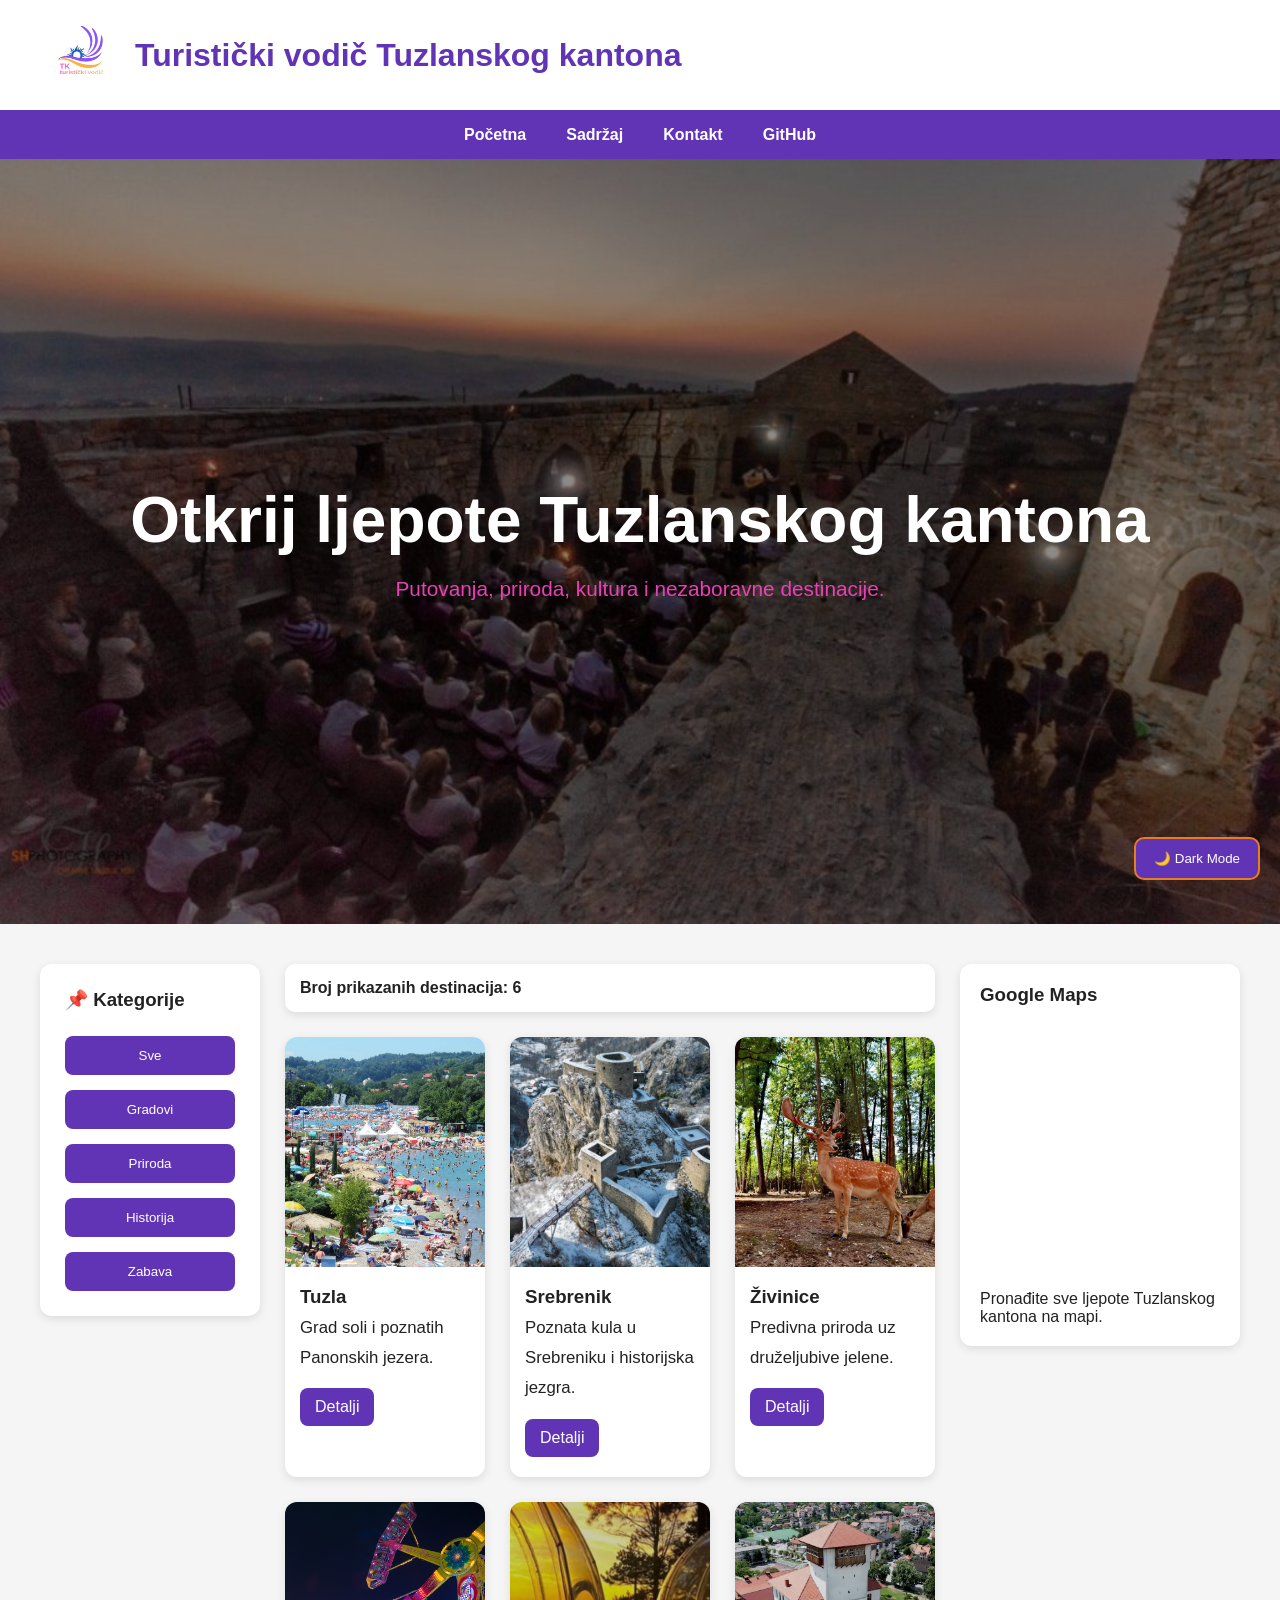
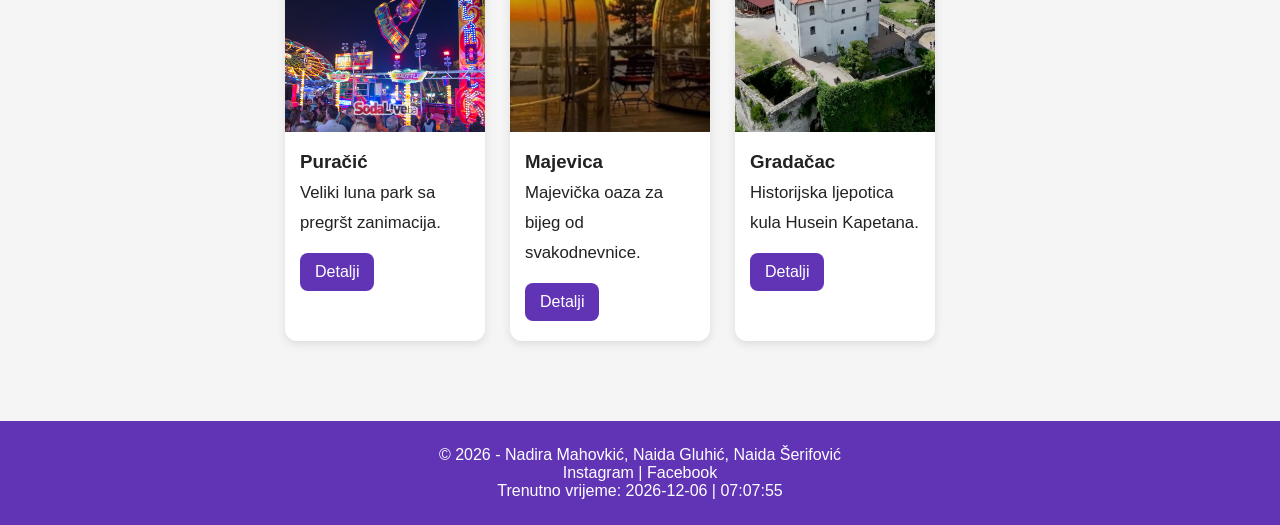
==== commit 1fbe5093: "Dodana funkcionalnost za kontakt.html u tptpskripte.js fajl, kreiran manifest.json i service-worker." ====
--- a/index.html
+++ b/index.html
@@ -1,130 +1,131 @@
-\<!DOCTYPE html>
+<!DOCTYPE html>
 <html lang="bs">
-
+    
 <head>
-<meta charset="UTF-8">
-<meta name="viewport" content="width=device-width, initial-scale=1.0">
-<title>Turistički vodič Tuzlanskog kantona</title>
-<link rel="stylesheet" href="css/tptpstil.css">
+    <meta charset="UTF-8">
+    <meta name="viewport" content="width=device-width, initial-scale=1.0">
+    <title>Turistički vodič Tuzlanskog kantona</title>
+    <link rel="stylesheet" href="css/tptpstil.css">
+    <link rel="manifest" href="manifest.json">
 </head>
 
 <body>
 
 <header>
 
-<div class="top-header">
-<div class="logo-section">
-<img src="images/logo.png" alt="Logo turističkog vodiča">
-<h1>Turistički vodič Tuzlanskog kantona</h1>
-</div>
-</div>
+    <div class="top-header">
+        <div class="logo-section">
+            <img src="images/logo.png" alt="Logo turističkog vodiča">
+            <h1>Turistički vodič Tuzlanskog kantona</h1>
+        </div>
+    </div>
 
-<div class="bottom-header">
-<nav>
-<a href="index.html">Početna</a>
-<a href="sadrzaj.html">Sadržaj</a>
-<a href="kontakt.html">Kontakt</a>
-<a href="https://github.com/nadirica/Grupa51-TPTP-2026" target="_blank">GitHub</a>
-</nav>
-</div>
+    <div class="bottom-header">
+        <nav>
+            <a href="index.html">Početna</a>
+            <a href="sadrzaj.html">Sadržaj</a>
+            <a href="kontakt.html">Kontakt</a>
+            <a href="https://github.com/nadirica/Grupa51-TPTP-2026" target="_blank">GitHub</a>
+        </nav>
+    </div>
 
 </header>
 
 <section class="hero">
-<div class="overlay">
-<h2>Otkrij ljepote Tuzlanskog kantona</h2>
-<p>Putovanja, priroda, kultura i nezaboravne destinacije.</p>
-</div>
+    <div class="overlay">
+        <h2>Otkrij ljepote Tuzlanskog kantona</h2>
+        <p>Putovanja, priroda, kultura i nezaboravne destinacije.</p>
+    </div>
 </section>
 
 <div class="container">
 
-<nav class="filter-nav">
-<h3>Kategorije</h3>
+    <nav class="filter-nav">
+        <h3>Kategorije</h3>
 
-<button onclick="filterSelection('all')">Sve</button>
-<button onclick="filterSelection('grad')">Gradovi</button>
-<button onclick="filterSelection('priroda')">Priroda</button>
-<button onclick="filterSelection('historija')">Historija</button>
-<button onclick="filterSelection('zabava')">Zabava</button>
-</nav>
+        <button onclick="filterSelection('all')">Sve</button>
+        <button onclick="filterSelection('grad')">Gradovi</button>
+        <button onclick="filterSelection('priroda')">Priroda</button>
+        <button onclick="filterSelection('historija')">Historija</button>
+        <button onclick="filterSelection('zabava')">Zabava</button>
+    </nav>
 
-<main id="destinacije">
+    <main id="destinacije">
 
-<section class="cards">
+        <section class="cards">
 
-<article class="card grad">
-<picture>
-<img src="images/tuzla.jpg" alt="Panonska jezera u Tuzli">
-</picture>
+            <article class="card grad">
+                <picture>
+                    <img src="images/tuzla.jpg" alt="Panonska jezera u Tuzli">
+                </picture>
 
-<h3>Tuzla</h3>
-<p>Grad soli i poznatih Panonskih jezera.</p>
-<a href="https://grad.tuzla.ba/">Detalji</a>
-</article>
+                <h3>Tuzla</h3>
+                <p>Grad soli i poznatih Panonskih jezera.</p>
+                <a href="https://grad.tuzla.ba/">Detalji</a>
+            </article>
 
-<article class="card historija">
-<img src="images/srebrenik.jpg" alt="Gradina u Srebreniku">
-<h3>Srebrenik</h3>
-<p>Poznata kula u Srebreniku i historijska jezgra.</p>
-<a href="https://www.srebrenik.ba/">Detalji</a>
-</article>
+            <article class="card historija">
+                <img src="images/srebrenik.jpg" alt="Gradina u Srebreniku">
+                <h3>Srebrenik</h3>
+                <p>Poznata kula u Srebreniku i historijska jezgra.</p>
+                <a href="https://www.srebrenik.ba/">Detalji</a>
+            </article>
 
-<article class="card priroda">
-<img src="images/zivinice.jpg" alt="PPG Jelen Živinice">
-<h3>Živinice</h3>
-<p>Predivna priroda uz druželjubive jelene.</p>
-<a href="https://gradzivinice.ba/">Detalji</a>
-</article>
+            <article class="card priroda">
+                <img src="images/zivinice.jpg" alt="PPG Jelen Živinice">
+                <h3>Živinice</h3>
+                <p>Predivna priroda uz druželjubive jelene.</p>
+                <a href="https://gradzivinice.ba/">Detalji</a>
+            </article>
 
-<article class="card zabava">
-<img src="images/puracic.jpg" alt="Vašar u Puračiću">
-<h3>Puračić</h3>
-<p>Veliki luna park sa pregršt zanimacija.</p>
-<a href="https://bs.wikipedia.org/wiki/Pura%C4%8Di%C4%87">Detalji</a>
-</article>
+            <article class="card zabava">
+                <img src="images/puracic.jpg" alt="Vašar u Puračiću">
+                <h3>Puračić</h3>
+                <p>Veliki luna park sa pregršt zanimacija.</p>
+                <a href="https://bs.wikipedia.org/wiki/Pura%C4%8Di%C4%87">Detalji</a>
+            </article>
 
-<article class="card priroda">
-<img src="images/majevica.jpg" alt="Busija Majevica">
-<h3>Majevica</h3>
-<p>Majevička oaza za bijeg od svakodnevnice.</p>
-<a href="https://bs.wikipedia.org/wiki/Majevica">Detalji</a>
-</article>
+            <article class="card priroda">
+                <img src="images/majevica.jpg" alt="Busija Majevica">
+                <h3>Majevica</h3>
+                <p>Majevička oaza za bijeg od svakodnevnice.</p>
+                <a href="https://bs.wikipedia.org/wiki/Majevica">Detalji</a>
+            </article>
 
-<article class="card historija">
-<img src="images/gradacac.jpg" alt="Kula u Gradačcu">
-<h3>Gradačac</h3>
-<p>Historijska ljepotica kula Husein Kapetana.</p>
-<a href="https://gradacac.ba/">Detalji</a>
-</article>
+            <article class="card historija">
+                <img src="images/gradacac.jpg" alt="Kula u Gradačcu">
+                <h3>Gradačac</h3>
+                <p>Historijska ljepotica kula Husein Kapetana.</p>
+                <a href="https://gradacac.ba/">Detalji</a>
+            </article>
 
-</section>
+        </section>
 
-</main>
+    </main>
 
-<aside>
-<section>
-<h3>Google Maps</h3>
+    <aside>
+        <section>
+            <h3>Google Maps</h3>
 
-<iframe src="https://www.google.com/maps?q=Tuzla&output=embed"
-width="100%"
-height="250"
-style="border:0;">
-</iframe>
+            <iframe src="https://www.google.com/maps?q=Tuzla&output=embed"
+                    width="100%"
+                    height="250"
+                    style="border:0;">
+            </iframe>
 
-<p>Pronađite sve ljepote Tuzlanskog kantona na mapi.</p>
-</section>
-</aside>
+            <p>Pronađite sve ljepote Tuzlanskog kantona na mapi.</p>
+        </section>
+    </aside>
 
 </div>
 
 <footer>
-<p>© 2026 - Nadira Mahovkić, Naida Gluhić, Naida Šerifović</p>
+    <p>© 2026 - Nadira Mahovkić, Naida Gluhić, Naida Šerifović</p>
 
-<p>
-<a href="https://www.instagram.com/turistickazajednicatk/">Instagram</a> |
-<a href="https://www.facebook.com/tzgradatuzla">Facebook</a>
-</p>
+    <p>
+        <a href="https://www.instagram.com/turistickazajednicatk/">Instagram</a> |
+        <a href="https://www.facebook.com/tzgradatuzla">Facebook</a>
+    </p>
 </footer>
 
 <script src="js/tptpskripte.js"></script>
--- a/css/tptpstil.css
+++ b/css/tptpstil.css
@@ -1,313 +1,313 @@
 :root {
---primary-color: #6134b6;
---secondary-color: #e67c25;
---tertiary-color: #e940b6;
---background-color: #f5f5f5;
---card-color: white;
---text-color: #222;
---border-radius: 12px;
---spacing: 20px;
---main-font: Arial, sans-serif;
+    --primary-color: #6134b6;
+    --secondary-color: #e67c25;
+    --tertiary-color: #e940b6;
+    --background-color: #f5f5f5;
+    --card-color: white;
+    --text-color: #222;
+    --border-radius: 12px;
+    --spacing: 20px;
+    --main-font: Arial, sans-serif;
 }
 
 * {
-margin: 0;
-padding: 0;
-box-sizing: border-box;
+    margin: 0;
+    padding: 0;
+    box-sizing: border-box;
 }
 
 body {
-font-family: var(--main-font);
-background-color: var(--background-color);
-color: var(--text-color);
+    font-family: var(--main-font);
+    background-color: var(--background-color);
+    color: var(--text-color);
 }
 
 .top-header {
-background-color: white;
-padding: 15px 40px;
-display: flex;
-align-items: center;
-border-bottom: 1px solid var(--primary-color);
+    background-color: white;
+    padding: 15px 40px;
+    display: flex;
+    align-items: center;
+    border-bottom: 1px solid var(--primary-color);
 }
 
 .logo-section {
-display: flex;
-align-items: center;
-gap: 15px;
+    display: flex;
+    align-items: center;
+    gap: 15px;
 }
 
 .logo-section img {
-width: 80px;
-height: 80px;
-object-fit: contain;
+    width: 80px;
+    height: 80px;
+    object-fit: contain;
 }
 
 .logo-section h1 {
-color: var(--primary-color);
-font-size: 2rem;
+    color: var(--primary-color);
+    font-size: 2rem;
 }
 
 .bottom-header {
-background-color: var(--primary-color);
-padding: 15px;
+    background-color: var(--primary-color);
+    padding: 15px;
 }
 
 .bottom-header nav {
-display: flex;
-justify-content: center;
-gap: 40px;
+    display: flex;
+    justify-content: center;
+    gap: 40px;
 }
 
 .bottom-header nav a {
-color: white;
-text-decoration: none;
-font-weight: bold;
-transition: 0.3s;
+    color: white;
+    text-decoration: none;
+    font-weight: bold;
+    transition: 0.3s;
 }
 
 .bottom-header nav a:hover {
-color: var(--tertiary-color);
+    color: var(--tertiary-color);
 }
 
 .hero {
-height: 85vh;
-background-image: url("../images/hero.jpg");
-background-size: cover;
-background-position: center;
-position: relative;
-display: flex;
-justify-content: center;
-align-items: center;
+    height: 85vh;
+    background-image: url("../images/hero.jpg");
+    background-size: cover;
+    background-position: center;
+    position: relative;
+    display: flex;
+    justify-content: center;
+    align-items: center;
 }
 
 .overlay {
-background-color: rgba(0,0,0,0.45);
-width: 100%;
-height: 100%;
-display: flex;
-flex-direction: column;
-justify-content: center;
-align-items: center;
-text-align: center;
-color: white;
+    background-color: rgba(0,0,0,0.45);
+    width: 100%;
+    height: 100%;
+    display: flex;
+    flex-direction: column;
+    justify-content: center;
+    align-items: center;
+    text-align: center;
+    color: white;
 }
 
 .overlay h2 {
-font-size: 4rem;
-margin-bottom: 20px;
-animation: fadeIn 5s ease;
+    font-size: 4rem;
+    margin-bottom: 20px;
+    animation: fadeIn 5s ease;
 }
 
 .overlay p {
-font-size: 1.3rem;
-animation: fadeIn 5s ease;
-color: var(--tertiary-color);
+    font-size: 1.3rem;
+    animation: fadeIn 5s ease;
+    color: var(--tertiary-color);
 }
 
 .container {
-display: flex;
-gap: 25px;
-padding: 40px;
+    display: flex;
+    gap: 25px;
+    padding: 40px;
 }
 
 .filter-nav {
-width: 220px;
-background-color: white;
-padding: 25px;
-border-radius: 12px;
-box-shadow: 0 3px 10px rgba(0,0,0,0.1);
-height: fit-content;
-display: flex;
-flex-direction: column;
-gap: 15px;
+    width: 220px;
+    background-color: white;
+    padding: 25px;
+    border-radius: 12px;
+    box-shadow: 0 3px 10px rgba(0,0,0,0.1);
+    height: fit-content;
+    display: flex;
+    flex-direction: column;
+    gap: 15px;
 }
 
 .filter-nav h3 {
-margin-bottom: 10px;
+    margin-bottom: 10px;
 }
 
 .filter-nav button {
-padding: 12px;
-border: none;
-background-color: var(--primary-color);
-color: white;
-border-radius: 8px;
-cursor: pointer;
-transition: 0.3s;
+    padding: 12px;
+    border: none;
+    background-color: var(--primary-color);
+    color: white;
+    border-radius: 8px;
+    cursor: pointer;
+    transition: 0.3s;
 }
 
 .filter-nav button:hover,
 .filter-nav button:focus {
-background-color: var(--secondary-color);
-transform: translateY(-2px);
+    background-color: var(--secondary-color);
+    transform: translateY(-2px);
 }
 
 main {
-flex: 1;
+    flex: 1;
 }
 
 .cards {
-display: grid;
-grid-template-columns: repeat(3, 1fr);
-gap: 25px;
+    display: grid;
+    grid-template-columns: repeat(3, 1fr);
+    gap: 25px;
 }
 
 .card {
-background-color: white;
-border-radius: var(--border-radius);
-overflow: hidden;
-box-shadow: 0 3px 10px rgba(0,0,0,0.1);
-animation: fadeIn 0.7s ease;
+    background-color: white;
+    border-radius: var(--border-radius);
+    overflow: hidden;
+    box-shadow: 0 3px 10px rgba(0,0,0,0.1);
+    animation: fadeIn 0.7s ease;
 }
 
 .card:hover {
-transform: translateY(-5px);
-box-shadow: 0 6px 18px rgba(0,0,0,0.2);
+    transform: translateY(-5px);
+    box-shadow: 0 6px 18px rgba(0,0,0,0.2);
 }
 
 .card img,
 .card picture img {
-width: 100%;
-height: 230px;
-object-fit: cover;
+    width: 100%;
+    height: 230px;
+    object-fit: cover;
 }
 
 .card h3 {
-padding: 15px 15px 5px;
+    padding: 15px 15px 5px;
 }
 
 .card p {
-padding: 0 15px 15px;
+    padding: 0 15px 15px;
 }
 
 .card a {
-display: inline-block;
-margin: 0 15px 20px;
-padding: 10px 15px;
-background-color: var(--primary-color);
-color: white;
-text-decoration: none;
-border-radius: 8px;
-transition: 0.3s;
+    display: inline-block;
+    margin: 0 15px 20px;
+    padding: 10px 15px;
+    background-color: var(--primary-color);
+    color: white;
+    text-decoration: none;
+    border-radius: 8px;
+    transition: 0.3s;
 }
 
 .card a:hover {
-background-color: var(--secondary-color);
+    background-color: var(--secondary-color);
 }
 
 aside {
-width: 280px;
-background-color: white;
-padding: 20px;
-border-radius: 12px;
-box-shadow: 0 3px 10px rgba(0,0,0,0.1);
-height: fit-content;
+    width: 280px;
+    background-color: white;
+    padding: 20px;
+    border-radius: 12px;
+    box-shadow: 0 3px 10px rgba(0,0,0,0.1);
+    height: fit-content;
 }
 
 aside iframe {
-width: 100%;
-border-radius: 10px;
-margin: 15px 0;
+    width: 100%;
+    border-radius: 10px;
+    margin: 15px 0;
 }
 
 footer {
-background-color: var(--primary-color);
-color: white;
-text-align: center;
-padding: 25px;
-margin-top: 40px;
+    background-color: var(--primary-color);
+    color: white;
+    text-align: center;
+    padding: 25px;
+    margin-top: 40px;
 }
 
 footer a {
-color: white;
-text-decoration: none;
-transition: 0.3s;
+    color: white;
+    text-decoration: none;
+    transition: 0.3s;
 }
 
 footer a:hover {
-color: var(--secondary-color);
+    color: var(--secondary-color);
 }
 
 @keyframes fadeIn {
-from {
-opacity: 0;
-transform: translateY(20px);
-}
-
-to {
-opacity: 1;
-transform: translateY(0);
-}
+    from {
+        opacity: 0;
+        transform: translateY(20px);
+    }
+
+    to {
+        opacity: 1;
+        transform: translateY(0);
+    }
 }
 
 @media (max-width: 599px) {
 
-.container {
-flex-direction: column;
-}
-
-.cards {
-grid-template-columns: 1fr;
-}
-
-.overlay h2 {
-font-size: 2rem;
-}
-
-.bottom-header nav {
-flex-wrap: wrap;
-gap: 20px;
-}
-
-.logo-section {
-flex-direction: column;
-text-align: center;
-}
-
-.filter-nav,
-aside {
-width: 100%;
-}
+    .container {
+        flex-direction: column;
+    }
+
+    .cards {
+        grid-template-columns: 1fr;
+    }
+
+    .overlay h2 {
+        font-size: 2rem;
+    }
+
+    .bottom-header nav {
+        flex-wrap: wrap;
+        gap: 20px;
+    }
+
+    .logo-section {
+        flex-direction: column;
+        text-align: center;
+    }
+
+    .filter-nav,
+    aside {
+        width: 100%;
+    }
 }
 
 @media (min-width: 600px) and (max-width: 900px) {
 
-.container {
-flex-direction: column;
-}
-
-.cards {
-grid-template-columns: repeat(2, 1fr);
-}
-
-.overlay h2 {
-font-size: 3rem;
-}
-
-.filter-nav,
-aside {
-width: 100%;
-}
+    .container {
+        flex-direction: column;
+    }
+
+    .cards {
+        grid-template-columns: repeat(2, 1fr);
+    }
+
+    .overlay h2 {
+        font-size: 3rem;
+    }
+
+    .filter-nav,
+    aside {
+        width: 100%;
+    }
 }
 
 @media (min-width: 901px) {
 
-.cards {
-grid-template-columns: repeat(3, 1fr);
-}
+    .cards {
+        grid-template-columns: repeat(3, 1fr);
+    }
 }
 
 .dark-theme {
-background-color: #121212;
-color: white;
+    background-color: #121212;
+    color: white;
 }
 
 .dark-theme .card,
 .dark-theme .filter-nav,
 .dark-theme aside,
 .dark-theme .top-header {
-background-color: #1f1f1f;
-color: white;
+    background-color: #1f1f1f;
+    color: white;
 }
 
 .dark-theme .card p,
@@ -315,39 +315,39 @@
 .dark-theme .filter-nav h3,
 .dark-theme aside p,
 .dark-theme footer {
-color: white;
+    color: white;
 }
 
 .dark-mode-btn {
-position: fixed;
-bottom: 20px;
-right: 20px;
-padding: 12px 18px;
-border: 2px solid var(--secondary-color);
-border-radius: 10px;
-background-color: var(--primary-color);
-color: white;
-cursor: pointer;
-z-index: 1000;
-transition: 0.3s;
+    position: fixed;
+    bottom: 20px;
+    right: 20px;
+    padding: 12px 18px;
+    border: 2px solid var(--secondary-color);
+    border-radius: 10px;
+    background-color: var(--primary-color);
+    color: white;
+    cursor: pointer;
+    z-index: 1000;
+    transition: 0.3s;
 }
 
 .dark-mode-btn:hover {
-background-color: var(--secondary-color);
+    background-color: var(--secondary-color);
 }
 
 .statistics {
-background-color: white;
-padding: 15px;
-margin-bottom: 25px;
-border-radius: 10px;
-font-weight: bold;
-box-shadow: 0 3px 10px rgba(0,0,0,0.1);
+    background-color: white;
+    padding: 15px;
+    margin-bottom: 25px;
+    border-radius: 10px;
+    font-weight: bold;
+    box-shadow: 0 3px 10px rgba(0,0,0,0.1);
 }
 
 .dark-theme .statistics {
-background-color: #1f1f1f;
-color: white;
+    background-color: #1f1f1f;
+    color: white;
 }
 
 body,
@@ -356,209 +356,393 @@
 aside,
 .top-header,
 footer {
-transition:
-background-color 0.3s ease,
-color 0.3s ease;
+    transition:
+        background-color 0.3s ease,
+        color 0.3s ease;
 }
 
 .hero-sadrzaj {
-height: 70vh;
-background-image: url("../images/hero-sadrzaj.jpg");
-background-size: cover;
-background-position: center;
-position: relative;
+    height: 70vh;
+    background-image: url("../images/hero-sadrzaj.jpg");
+    background-size: cover;
+    background-position: center;
+    position: relative;
 }
 
 .hero-sadrzaj .overlay {
-background-color: rgba(0,0,0,0.5);
+    background-color: rgba(0,0,0,0.5);
 }
 
 .hero-sadrzaj h2 {
-font-size: 4rem;
-margin-bottom: 15px;
+    font-size: 4rem;
+    margin-bottom: 15px;
 }
 
 .hero-sadrzaj p {
-font-size: 1.3rem;
-color: white;
+    font-size: 1.3rem;
+    color: var(--tertiary-color);
 }
 
 .filter-nav a {
-text-decoration: none;
-color: var(--primary-color);
-font-weight: bold;
-padding: 10px;
-border-radius: 8px;
-transition: 0.3s;
+    text-decoration: none;
+    color: var(--primary-color);
+    font-weight: bold;
+    padding: 10px;
+    border-radius: 8px;
+    transition: 0.3s;
 }
 
 .filter-nav a:hover {
-background-color: var(--primary-color);
-color: white;
-transform: translateX(5px);
+    background-color: var(--primary-color);
+    color: white;
+    transform: translateX(5px);
 }
 
 main section h2 {
-color: var(--primary-color);
-margin-bottom: 10px;
-position: relative;
+    color: var(--primary-color);
+    margin-bottom: 10px;
+    position: relative;
 }
 
 main section h2::after {
-content: "";
-width: 80px;
-height: 4px;
-background-color: var(--secondary-color);
-display: block;
-margin-top: 8px;
-border-radius: 10px;
+    content: "";
+    width: 80px;
+    height: 4px;
+    background-color: var(--secondary-color);
+    display: block;
+    margin-top: 8px;
+    border-radius: 10px;
 }
 
 table {
-width: 100%;
-border-collapse: collapse;
-background-color: white;
-border-radius: 12px;
-overflow: hidden;
-box-shadow: 0 3px 10px rgba(0,0,0,0.1);
+    width: 100%;
+    border-collapse: collapse;
+    background-color: white;
+    border-radius: 12px;
+    overflow: hidden;
+    box-shadow: 0 3px 10px rgba(0,0,0,0.1);
 }
 
 table th {
-background-color: var(--primary-color);
-color: white;
-padding: 15px;
-text-align: center;
+    background-color: var(--primary-color);
+    color: white;
+    padding: 15px;
+    text-align: center;
 }
 
 table td {
-padding: 14px;
-text-align: center;
+    padding: 14px;
+    text-align: center;
 }
 
 table tr:nth-child(even) {
-background-color: #f3f3f3;
+    background-color: #f3f3f3;
 }
 
 table tr:hover {
-background-color: var(--secondary-color);
-transition: 0.3s;
+    background-color: var(--secondary-color);
+    transition: 0.3s;
 }
 
 #lista ul {
-padding-left: 25px;
+    padding-left: 25px;
 }
 
 #lista li {
-margin-bottom: 12px;
-line-height: 1.7;
-color: var(--tertiary-color);
+    margin-bottom: 12px;
+    line-height: 1.7;
+    color: var(--tertiary-color);
 }
 
 #lista ul ul {
-margin-top: 10px;
+    margin-top: 10px;
 }
 
 #lista ul ul li {
-color: var(--primary-color);
+    color: var(--primary-color);
 }
 
 main section p {
-line-height: 1.8;
-font-size: 1.05rem;
+    line-height: 1.8;
+    font-size: 1.05rem;
 }
 
 a[href="#vrh"] {
-display: inline-block;
-margin-top: 20px;
-padding: 12px 18px;
-background-color: var(--primary-color);
-color: white;
-text-decoration: none;
-border-radius: 10px;
-transition: 0.3s;
+    display: inline-block;
+    margin-top: 20px;
+    padding: 12px 18px;
+    background-color: var(--primary-color);
+    color: white;
+    text-decoration: none;
+    border-radius: 10px;
+    transition: 0.3s;
 }
 
 a[href="#vrh"]:hover {
-background-color: var(--secondary-color);
-transform: translateY(-3px);
+    background-color: var(--secondary-color);
+    transform: translateY(-3px);
 }
 
 #galerija .card {
-transition:
-transform 0.3s ease,
-box-shadow 0.3s ease;
+    transition:
+        transform 0.3s ease,
+        box-shadow 0.3s ease;
 }
 
 #galerija .card:hover {
-transform: scale(1.03);
+    transform: scale(1.03);
 }
 
 .dark-theme table {
-background-color: #1f1f1f;
-color: white;
+    background-color: #1f1f1f;
+    color: white;
 }
 
 .dark-theme table td {
-color: white;
+    color: white;
 }
 
 .dark-theme table tr:nth-child(even) {
-background-color: #2c2c2c;
+    background-color: #2c2c2c;
 }
 
 .dark-theme table tr:hover {
-background-color: #3a3a3a;
+    background-color: #3a3a3a;
 }
 
 .dark-theme #lista ul ul li {
-color: var(--secondary-color);
+    color: var(--secondary-color);
 }
 
 .dark-theme .filter-nav a {
-color: white;
+    color: white;
 }
 
 .dark-theme .filter-nav a:hover {
-background-color: var(--secondary-color);
+    background-color: var(--secondary-color);
 }
 
 @media (max-width: 599px) {
 
-table {
-font-size: 0.8rem;
-}
-
-.hero-sadrzaj h2 {
-font-size: 2.2rem;
-}
-
-#mapa img {
-width: 100%;
-}
-
-.filter-nav {
-margin-bottom: 20px;
-}
+    table {
+        font-size: 0.8rem;
+    }
+
+    .hero-sadrzaj h2 {
+        font-size: 2.2rem;
+    }
+
+    #mapa img {
+        width: 100%;
+    }
+
+    .filter-nav {
+        margin-bottom: 20px;
+    }
 }
 
 @media (min-width: 600px) and (max-width: 900px) {
 
-.hero-sadrzaj h2 {
-font-size: 3rem;
-}
-
-table {
-font-size: 0.95rem;
-}
+    .hero-sadrzaj h2 {
+        font-size: 3rem;
+    }
+
+    table {
+        font-size: 0.95rem;
+    }
 }
 
 .filter-nav h3::before {
-content: "📌 ";
+    content: "📌 ";
 }
 
 #tabela,
 #galerija,
 #mapa,
 #lista {
-animation: fadeIn 1s ease;
-}+    animation: fadeIn 1s ease;
+}
+
+.hero-kontakt {
+    height: 75vh;
+    background-image: url("../images/hero-kontakt.jpg");
+    background-size: cover;
+    background-position: center;
+    display: flex;
+    justify-content: center;
+    align-items: center;
+}
+
+.hero-kontakt p {
+    font-size: 1.3rem;
+    color: white;
+}
+
+.contact-container {
+    max-width: 1200px;
+    margin: 60px auto;
+    display: grid;
+    grid-template-columns: 1fr 1.3fr;
+    gap: 40px;
+    padding: 40px;
+}
+
+.contact-info,
+.form-section {
+    background-color: white;
+    padding: 35px;
+    border-radius: 18px;
+    box-shadow: 0 5px 18px rgba(0,0,0,0.1);
+}
+
+.contact-info h2,
+.form-section h2 {
+    margin-bottom: 20px;
+    color: var(--primary-color);
+}
+
+.info-box {
+    background-color: #f3f3f3;
+    padding: 15px;
+    border-radius: 10px;
+    margin-top: 15px;
+    transition: 0.3s;
+}
+
+.info-box:hover {
+    transform: translateX(5px);
+}
+
+.contact-form {
+    display: flex;
+    flex-direction: column;
+    gap: 20px;
+}
+
+.form-group {
+    display: flex;
+    flex-direction: column;
+}
+
+.contact-form label {
+    margin-bottom: 8px;
+    font-weight: bold;
+}
+
+.contact-form input,
+.contact-form select,
+.contact-form textarea {
+    padding: 14px;
+    border-radius: 10px;
+    border: 1px solid #ccc;
+    font-size: 1rem;
+    transition: 0.3s;
+}
+
+.contact-form textarea {
+    min-height: 150px;
+    resize: vertical;
+}
+
+.contact-form input:focus,
+.contact-form select:focus,
+.contact-form textarea:focus {
+    outline: none;
+    border-color: var(--primary-color);
+    box-shadow: 0 0 10px rgba(97,52,182,0.3);
+}
+
+.contact-buttons {
+    display: flex;
+    gap: 15px;
+}
+
+.submit-btn,
+.reset-btn {
+    padding: 14px 20px;
+    border: none;
+    border-radius: 10px;
+    color: white;
+    cursor: pointer;
+    font-weight: bold;
+    transition: 0.3s;
+}
+
+.submit-btn {
+    background-color: var(--primary-color);
+}
+
+.reset-btn {
+    background-color: var(--secondary-color);
+}
+
+.submit-btn:hover,
+.reset-btn:hover {
+    transform: translateY(-3px);
+}
+
+.error-message {
+    color: red;
+    font-size: 0.9rem;
+    margin-top: 5px;
+}
+
+.input-error {
+    border: 2px solid red !important;
+}
+
+.success-message {
+    margin-top: 25px;
+    background-color: #d4edda;
+    color: #155724;
+    padding: 15px;
+    border-radius: 10px;
+    animation: fadeIn 0.5s ease;
+}
+
+.animated-plane {
+    width: 80px;
+    margin-top: 30px;
+    fill: var(--secondary-color);
+    animation: fly 3s infinite ease-in-out;
+}
+
+@keyframes fly {
+
+    0% {
+        transform: translateX(0px);
+    }
+
+    50% {
+        transform: translateX(20px);
+    }
+
+    100% {
+        transform: translateX(0px);
+    }
+}
+
+.dark-theme .contact-info,
+.dark-theme .form-section {
+    background-color: #1f1f1f;
+    color: white;
+}
+
+.dark-theme .contact-form input,
+.dark-theme .contact-form select,
+.dark-theme .contact-form textarea {
+    background-color: #2b2b2b;
+    color: white;
+    border: 1px solid #555;
+}
+
+.dark-theme .info-box {
+    background-color: #2b2b2b;
+}
+
+@media (max-width: 900px) {
+
+    .contact-container {
+        grid-template-columns: 1fr;
+    }
+}
